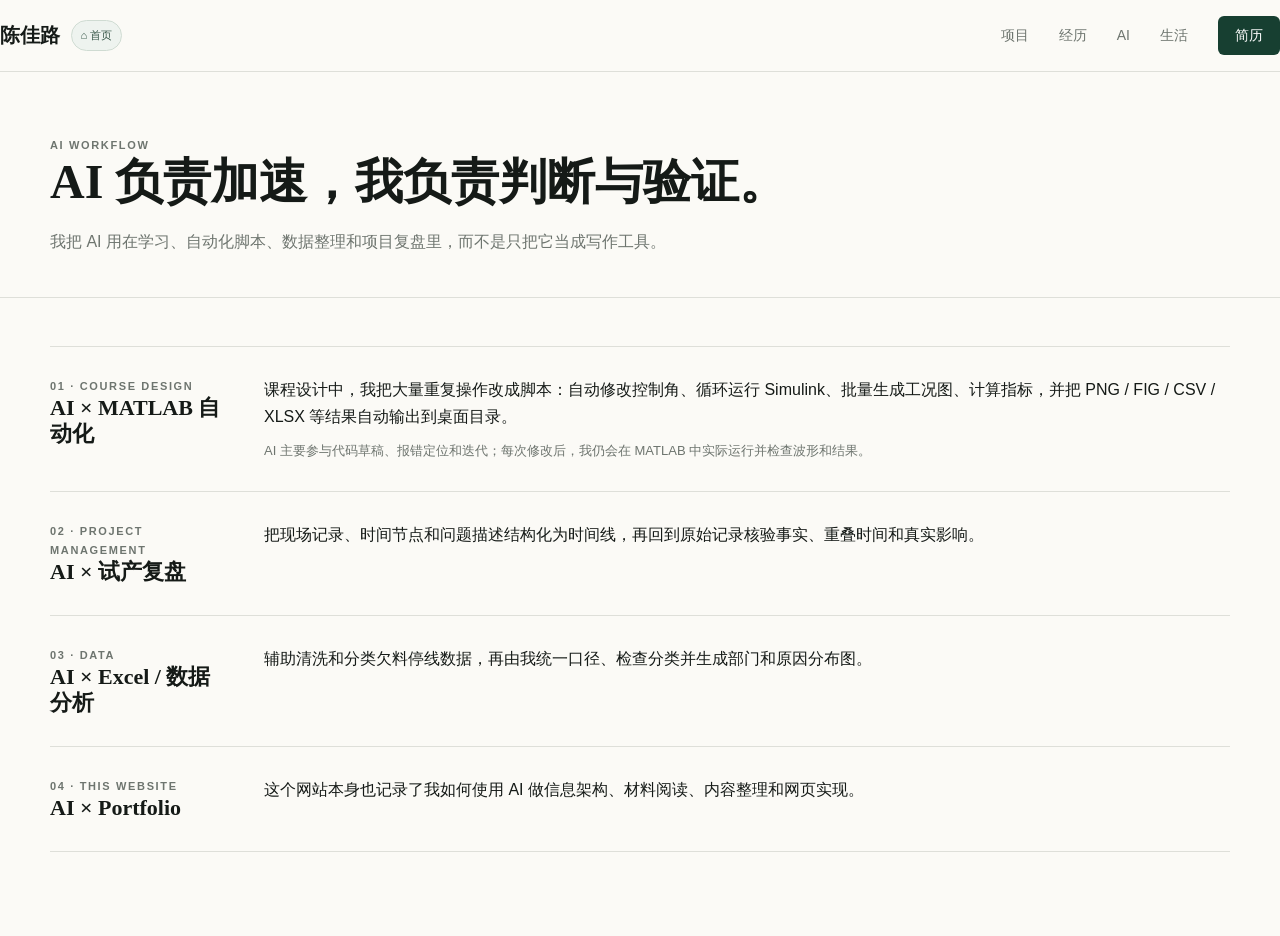
==== ai.html @ 739b4af7 "Add visible home button to ai.html" ====
<!doctype html><html lang="zh-CN"><head><meta charset="utf-8"><meta name="viewport" content="width=device-width,initial-scale=1"><title>AI Workflow｜陈佳路</title><link rel="stylesheet" href="style.css"></head><body><header class="site-header"><div class="wrap nav"><div class="brand-group"><a class="brand" href="index.html">陈佳路</a><a class="home-chip" href="index.html">⌂ 首页</a></div><nav class="navlinks"><a href="projects.html">项目</a><a href="experience.html">经历</a><a href="ai.html">AI</a><a href="life.html">生活</a><a class="resume-btn" href="resume.html">简历</a></nav></div></header><section class="page-hero"><div class="wrap"><div class="kicker">AI Workflow</div><h1>AI 负责加速，我负责判断与验证。</h1><p class="intro">我把 AI 用在学习、自动化脚本、数据整理和项目复盘里，而不是只把它当成写作工具。</p></div></section><main class="wrap page-main"><div class="ai-case"><div><div class="kicker">01 · Course Design</div><h3>AI × MATLAB 自动化</h3></div><div><p>课程设计中，我把大量重复操作改成脚本：自动修改控制角、循环运行 Simulink、批量生成工况图、计算指标，并把 PNG / FIG / CSV / XLSX 等结果自动输出到桌面目录。</p><p class="small" style="margin-top:10px">AI 主要参与代码草稿、报错定位和迭代；每次修改后，我仍会在 MATLAB 中实际运行并检查波形和结果。</p></div></div><div class="ai-case"><div><div class="kicker">02 · Project Management</div><h3>AI × 试产复盘</h3></div><div><p>把现场记录、时间节点和问题描述结构化为时间线，再回到原始记录核验事实、重叠时间和真实影响。</p></div></div><div class="ai-case"><div><div class="kicker">03 · Data</div><h3>AI × Excel / 数据分析</h3></div><div><p>辅助清洗和分类欠料停线数据，再由我统一口径、检查分类并生成部门和原因分布图。</p></div></div><div class="ai-case"><div><div class="kicker">04 · This Website</div><h3>AI × Portfolio</h3></div><div><p>这个网站本身也记录了我如何使用 AI 做信息架构、材料阅读、内容整理和网页实现。</p></div></div></main></body></html>
---- style.css ----
:root{--bg:#fbfaf6;--panel:#fff;--ink:#151a17;--muted:#6e756f;--line:#dedfd9;--accent:#173f31;--soft:#edf1ed}
*{box-sizing:border-box}html{scroll-behavior:smooth}body{margin:0;background:var(--bg);color:var(--ink);font-family:-apple-system,BlinkMacSystemFont,"Segoe UI","PingFang SC","Hiragino Sans GB","Microsoft YaHei",sans-serif;line-height:1.65}a{color:inherit;text-decoration:none}img{display:block;width:100%}.wrap{width:min(1180px,calc(100% - 64px));margin:0 auto}
.site-header{height:72px;display:flex;align-items:center;border-bottom:1px solid var(--line);background:rgba(251,250,246,.96);position:sticky;top:0;z-index:10}.nav{width:100%;display:flex;align-items:center;justify-content:space-between}.brand{font-family:Georgia,"Songti SC","STSong",serif;font-size:20px;font-weight:700;letter-spacing:.01em}.navlinks{display:flex;align-items:center;gap:30px;color:var(--muted);font-size:14px}.navlinks a{transition:.18s}.navlinks a:hover{color:var(--ink)}.resume-btn{background:#173f31;color:#fff!important;padding:8px 17px;border-radius:6px}
.kicker{font-size:11px;letter-spacing:.15em;text-transform:uppercase;color:var(--muted);font-weight:650}h1,h2,h3{font-family:Georgia,"Songti SC","STSong",serif;line-height:1.18;margin:0}h1{font-size:48px;font-weight:600}h2{font-size:34px}h3{font-size:22px}p{margin:0}.muted{color:var(--muted)}.small{font-size:13px;color:var(--muted)}
.home-mode{overflow:hidden}.home{height:calc(100vh - 72px);display:grid;grid-template-rows:minmax(0,1fr) 174px;gap:26px;padding:30px 0 22px}.hero{display:grid;grid-template-columns:38% 1fr;gap:70px;align-items:center;min-height:0}.hero-photo{height:min(49vh,470px);max-width:410px;border:1px solid var(--line);overflow:hidden;background:#eceee9}.hero-photo img{height:100%;object-fit:cover;object-position:center 38%}.photo-note{font-size:11px;color:var(--muted);margin-top:8px}.hero-copy{max-width:620px}.hero-copy h1{font-size:50px;margin:12px 0 18px}.hero-copy .lead{font-size:17px;line-height:1.9;max-width:570px}.hero-copy .meta{margin-top:20px;display:flex;flex-wrap:wrap;gap:10px 18px;font-size:12px;color:var(--muted)}.hero-copy .meta span{position:relative}.hero-copy .meta span+span:before{content:"·";position:absolute;left:-11px;color:#a5aaa5}
.home-links{display:grid;grid-template-columns:repeat(4,1fr);gap:14px}.home-card{height:145px;border:1px solid var(--line);background:#fff;position:relative;overflow:hidden;transition:transform .18s ease,border-color .18s ease}.home-card:hover{transform:translateY(-3px);border-color:#a8aea9}.home-card img{position:absolute;inset:0;height:100%;object-fit:cover}.home-card:after{content:"";position:absolute;inset:0;background:linear-gradient(180deg,rgba(10,16,13,.02),rgba(10,16,13,.66))}.home-card .card-label{position:absolute;z-index:2;left:16px;right:16px;bottom:13px;color:#fff}.home-card .card-title{font-family:Georgia,"Songti SC","STSong",serif;font-weight:700;font-size:18px}.home-card .card-sub{font-size:11px;opacity:.82;margin-top:2px}.home-card.experience-card,.home-card.ai-card{background:#eef2ee}.home-card.experience-card:after,.home-card.ai-card:after{display:none}.home-card.experience-card .card-label{color:var(--ink)}.mini-list{position:absolute;left:16px;right:16px;top:16px;display:flex;gap:7px;align-items:center;color:#395446;font-size:10px}.mini-list span{border:1px solid #cfd8d1;background:#fff;padding:5px 7px}.mini-list b{font-weight:400;color:#89968e}.home-card.ai-card{background:#173f31;color:#fff}.home-card.ai-card .card-label{color:#fff}.ai-mini{position:absolute;left:16px;right:16px;top:18px;display:grid;grid-template-columns:1fr auto 1fr auto 1fr;align-items:center;gap:6px;font-size:9px;text-align:center}.ai-mini span{padding:6px 3px;border:1px solid rgba(255,255,255,.27)}.ai-mini b{font-weight:400;opacity:.45}.home-resume{position:absolute;right:0;bottom:-24px;font-size:12px;color:var(--muted)}.links-wrap{position:relative}
.page-hero{padding:64px 0 42px;border-bottom:1px solid var(--line)}.page-hero .intro{max-width:760px;margin-top:18px;color:var(--muted);font-size:16px}.page-main{padding:48px 0 84px}.section{margin-bottom:70px}.section-head{display:flex;align-items:end;justify-content:space-between;gap:30px;margin-bottom:24px}.section-head p{max-width:540px;color:var(--muted)}.grid-2{display:grid;grid-template-columns:1fr 1fr;gap:20px}.card{background:var(--panel);border:1px solid var(--line);border-radius:8px;overflow:hidden}.card-body{padding:22px}.card-media{aspect-ratio:16/9;overflow:hidden;background:#e9ece7}.card-media img{height:100%;object-fit:cover}.tag{display:inline-block;font-size:11px;padding:4px 8px;border:1px solid var(--line);border-radius:99px;color:var(--muted);margin-right:5px;margin-bottom:8px}.result{font-family:Georgia,serif;font-size:32px;line-height:1.2;margin:8px 0 12px;color:var(--accent)}
.company{display:grid;grid-template-columns:220px 1fr;gap:34px;padding:28px 0;border-top:1px solid var(--line)}.company-meta{color:var(--muted);font-size:13px}.company-copy p{margin-top:12px;max-width:780px}.project-row{display:grid;grid-template-columns:190px 1fr;gap:28px;padding:26px 0;border-top:1px solid var(--line)}.project-row .label{font-size:13px;color:var(--muted)}.project-row .body p{margin-top:8px}.issue-log{border-top:1px solid var(--line);margin-top:18px}.issue{display:grid;grid-template-columns:56px 1.25fr 1fr;gap:20px;padding:18px 0;border-bottom:1px solid var(--line)}.issue .no{font-family:Georgia,serif;color:var(--muted);font-size:20px}.issue .impact{font-size:13px;color:var(--muted)}.callout{background:var(--soft);padding:28px;border:1px solid #d5dfd7;margin-top:26px}.callout p{font-family:Georgia,"Songti SC",serif;font-size:23px;line-height:1.55}
.flow{display:grid;grid-template-columns:repeat(7,auto);align-items:center;gap:10px;margin:30px 0 46px}.flow .node{padding:16px 18px;border:1px solid var(--line);background:var(--panel);text-align:center;font-size:13px}.flow .arrow{color:#a0a9a2}.ai-case{display:grid;grid-template-columns:180px 1fr;gap:34px;padding:30px 0;border-top:1px solid var(--line)}.ai-case:last-child{border-bottom:1px solid var(--line)}.ai-case ul{margin:12px 0 0;padding-left:19px;color:var(--muted)}.code-chip{font-family:ui-monospace,SFMono-Regular,Menlo,monospace;font-size:12px;background:#eef0ec;padding:2px 6px;color:#405046}
.life-grid{display:grid;grid-template-columns:1fr 1fr;gap:24px}.life-card{margin-bottom:22px}.life-card img{max-height:620px;object-fit:cover}.life-card h3{margin-top:14px}.life-card p{color:var(--muted);margin-top:5px}.coming{height:300px;border:1px dashed #bbc2bc;display:flex;align-items:center;justify-content:center;text-align:center;color:var(--muted);background:#fbfaf6}
.resume-sheet{background:var(--panel);border:1px solid var(--line);padding:44px;max-width:900px}.resume-sheet .rblock{padding:24px 0;border-top:1px solid var(--line)}.resume-sheet .rblock:first-of-type{margin-top:28px}.resume-sheet h3{font-size:18px;margin-bottom:8px}.resume-sheet ul{margin:8px 0 0;padding-left:18px}
@media(max-width:900px){.wrap{width:min(100% - 32px,1180px)}.site-header{height:64px}.navlinks{gap:14px}.hide-sm{display:none}.home-mode{overflow:auto}.home{height:auto;min-height:calc(100vh - 64px);grid-template-rows:auto auto;padding:24px 0 42px}.hero{grid-template-columns:1fr;gap:22px}.hero-photo{height:48vh;max-width:none}.hero-copy h1{font-size:39px}.home-links{grid-template-columns:1fr 1fr}.home-card{height:148px}.grid-2,.life-grid{grid-template-columns:1fr}.company,.project-row,.ai-case{grid-template-columns:1fr;gap:8px}.issue{grid-template-columns:40px 1fr}.issue .impact{grid-column:2}.flow{grid-template-columns:1fr}.flow .arrow{transform:rotate(90deg);text-align:center}.page-hero{padding-top:44px}h1{font-size:40px}h2{font-size:30px}}

/* --- Home V2: editorial one-screen portfolio --- */
.home-v2{height:calc(100vh - 72px);display:grid;grid-template-rows:minmax(0,1fr) auto;gap:22px;padding:26px 0 18px}
.hero-v2{display:grid;grid-template-columns:minmax(320px,39%) 1fr;gap:68px;align-items:center;min-height:0}
.hero-photo-v2{margin:0;width:100%;max-width:430px;height:min(50vh,500px);border:1px solid #d9ddd8;border-radius:10px;overflow:hidden;background:#eceee9;box-shadow:0 22px 70px rgba(25,38,31,.07)}
.hero-photo-v2 img{width:100%;height:100%;object-fit:cover;object-position:center 42%}
.hero-copy-v2{max-width:650px;padding-right:24px}
.hero-copy-v2 h1{font-size:50px;margin:12px 0 13px;letter-spacing:-.025em}
.hero-copy-v2 .lead{font-size:17px;line-height:1.85}
.hero-sentence{font-family:Georgia,"Songti SC","STSong",serif;font-size:25px;line-height:1.55;margin-top:8px;max-width:600px}
.hero-copy-v2 .meta{margin-top:20px;display:flex;flex-wrap:wrap;gap:7px 0;font-size:12px;color:var(--muted)}
.hero-copy-v2 .meta span{display:flex;align-items:center}
.hero-copy-v2 .meta span:not(:last-child):after{content:"";width:3px;height:3px;border-radius:50%;background:#a8aea9;margin:0 11px}

.home-v2 .links-wrap{position:relative}
.home-v2 .home-links{display:grid;grid-template-columns:repeat(4,1fr);gap:14px}
.home-v2 .home-card{height:138px;border:1px solid var(--line);border-radius:9px;background:#fff;position:relative;overflow:hidden;transition:transform .18s ease,border-color .18s ease,box-shadow .18s ease}
.home-v2 .home-card:hover{transform:translateY(-3px);border-color:#a9b1aa;box-shadow:0 10px 32px rgba(28,42,34,.07)}
.home-v2 .card-label{position:absolute;left:16px;right:16px;bottom:12px;z-index:3}
.home-v2 .card-title{font-family:Georgia,"Songti SC","STSong",serif;font-size:18px;font-weight:700}
.home-v2 .card-sub{font-size:10.5px;margin-top:2px;opacity:.72}

.project-card{background:#f2f3ef!important;color:var(--ink)}
.project-cover{position:absolute;inset:14px 16px 47px;display:flex;align-items:center;gap:8px;color:#657269}
.project-number{font-family:Georgia,serif;font-size:18px;letter-spacing:-.02em}
.project-number.strong{font-size:29px;color:var(--accent)}
.project-arrow{font-size:18px;color:#a0aaa2}

.home-v2 .experience-card{background:#eef2ee!important}
.home-v2 .experience-card:after,.home-v2 .project-card:after,.home-v2 .ai-card:after{display:none}
.experience-lines{position:absolute;left:16px;right:16px;top:17px;display:flex;align-items:center;gap:6px;font-size:9.5px;color:#43574c}
.experience-lines span{padding:5px 7px;background:#fff;border:1px solid #ccd6ce;border-radius:4px}
.experience-lines i{display:block;flex:1;height:1px;background:#bdc9c0}
.experience-proof{position:absolute;left:16px;top:53px;font-size:10px;color:#6d7d73}

.home-v2 .ai-card{background:#173f31!important;color:#fff}
.home-v2 .ai-card .card-label{color:#fff}
.home-v2 .ai-mini{position:absolute;left:16px;right:16px;top:16px;display:grid;grid-template-columns:1fr auto 1fr auto 1fr;gap:6px;align-items:center;font-size:9px;text-align:center}
.home-v2 .ai-mini span{border:1px solid rgba(255,255,255,.28);border-radius:4px;padding:5px 3px}
.home-v2 .ai-mini b{font-weight:400;opacity:.46}
.ai-proof{position:absolute;left:16px;right:16px;top:52px;font-size:9.5px;color:rgba(255,255,255,.68)}

.life-card-home img{position:absolute;inset:0;width:100%;height:100%;object-fit:cover;object-position:center 45%;filter:saturate(.84) contrast(.96)}
.life-card-home:after{content:"";position:absolute;inset:0;background:linear-gradient(180deg,rgba(10,16,13,.02),rgba(10,16,13,.64));z-index:1}
.life-card-home .card-label{color:#fff}

.resume-strip{margin-top:12px;height:38px;display:flex;align-items:center;justify-content:center;gap:10px;border-top:1px solid var(--line);color:var(--muted);font-size:11px;letter-spacing:.02em}
.resume-strip strong{font-weight:600;color:var(--ink);font-size:12px}
.resume-strip b{font-size:15px;font-weight:400;transition:transform .16s ease}
.resume-strip:hover b{transform:translateX(4px)}
.image-missing:before{content:"图片加载中";display:grid;place-items:center;height:100%;color:var(--muted);font-size:12px}

@media(max-width:900px){
  .home-v2{height:auto;min-height:calc(100vh - 64px);padding:22px 0 36px}
  .hero-v2{grid-template-columns:1fr;gap:22px}
  .hero-photo-v2{height:52vh;max-width:none}
  .hero-copy-v2{padding-right:0}
  .hero-copy-v2 h1{font-size:39px}
  .hero-sentence{font-size:21px}
  .home-v2 .home-links{grid-template-columns:1fr 1fr}
  .home-v2 .home-card{height:145px}
}

.home-v2 .project-card .card-label,
.home-v2 .experience-card .card-label{color:var(--ink)}
.home-v2 .project-card .card-sub,
.home-v2 .experience-card .card-sub{color:var(--muted);opacity:1}

/* --- Life V2 --- */
.life-hero{padding-bottom:34px}
.life-page{padding-top:34px}
.life-feature{display:grid;grid-template-columns:1.35fr .65fr;gap:28px;align-items:stretch;margin-bottom:34px}
.life-feature img{width:100%;height:430px;object-fit:cover;border-radius:10px}
.life-feature-copy{display:flex;flex-direction:column;justify-content:flex-end;padding:8px 4px 14px}
.life-feature-copy h2{font-size:31px;margin:8px 0 12px}
.life-feature-copy p{color:var(--muted);max-width:420px}
.life-story-grid{display:grid;grid-template-columns:repeat(2,1fr);gap:28px 22px}
.life-story{margin:0}
.life-story img{width:100%;aspect-ratio:4/3;object-fit:cover;border-radius:9px;background:#eceee9}
.life-story-copy{padding:13px 2px 0}
.life-story-copy h3{margin-top:5px}
.life-story-copy p{color:var(--muted);margin-top:6px}
.life-bottom{display:grid;grid-template-columns:.8fr 1.2fr;gap:24px;margin-top:44px;align-items:stretch}
.life-small-photo img{width:100%;height:300px;object-fit:cover;border-radius:9px}
.painting-placeholder{min-height:300px;border:1px dashed #b9c0ba;border-radius:9px;background:#fbfaf6;padding:34px;display:flex;flex-direction:column;justify-content:flex-end}
.painting-placeholder h2{font-size:29px;margin:8px 0}
.painting-placeholder p{color:var(--muted)}
@media(max-width:900px){
  .life-feature,.life-bottom{grid-template-columns:1fr}
  .life-feature img{height:auto;aspect-ratio:4/3}
  .life-story-grid{grid-template-columns:1fr}
  .life-small-photo img{height:auto}
}

/* portrait tuning for the uploaded photo */
.hero-photo-v2 img{object-position:center 35%}
.home-v2 .project-card .card-title,
.home-v2 .experience-card .card-title{color:var(--ink)!important}
.home-v2 .project-card .card-sub,
.home-v2 .experience-card .card-sub{color:var(--muted)!important}

/* --- Life V3: more personal, less portfolio-copy-ish --- */
.life-v3-hero .intro{max-width:680px}
.life-v3{padding-top:32px}
.life-wide-card{margin-bottom:38px}
.life-wide-card>img{width:100%;aspect-ratio:16/7.5;object-fit:cover;object-position:center 42%;border-radius:12px}
.life-caption{display:grid;grid-template-columns:.72fr 1.28fr;gap:34px;align-items:end;padding:15px 2px 0}
.life-caption h2{font-size:29px;margin-top:3px}
.life-caption p{color:var(--muted);max-width:630px}
.life-emoji{font-size:22px}

.life-photo-pair{display:grid;grid-template-columns:1fr 1fr;gap:22px;margin:44px 0}
.life-moment img{width:100%;aspect-ratio:4/5;object-fit:cover;border-radius:11px;background:#eceee9}
.life-moment-copy{padding:13px 2px 0}
.life-moment-copy>span{font-size:12px;color:var(--muted)}
.life-moment-copy h3{font-size:22px;margin-top:4px}
.life-moment-copy p{color:var(--muted);margin-top:6px}

.life-split{display:grid;grid-template-columns:.82fr 1.18fr;gap:24px;margin:50px 0}
.life-backstage img{width:100%;aspect-ratio:4/5;object-fit:cover;border-radius:11px}
.life-scroll-card{border:1px solid var(--line);border-radius:12px;background:var(--panel);padding:16px}
.life-scroll-head{display:flex;align-items:flex-end;justify-content:space-between;gap:18px;margin-bottom:12px}
.life-scroll-head span{font-size:12px;color:var(--muted)}
.life-scroll-head h3{margin-top:4px}
.scroll-hint{font-size:11px;color:#8a958d;white-space:nowrap}
.vertical-photo-scroll{height:520px;overflow-y:auto;overflow-x:hidden;border-radius:9px;background:#eee;scrollbar-width:thin;scrollbar-color:#9aa79e transparent}
.vertical-photo-scroll::-webkit-scrollbar{width:7px}
.vertical-photo-scroll::-webkit-scrollbar-track{background:transparent}
.vertical-photo-scroll::-webkit-scrollbar-thumb{background:#aeb8b0;border-radius:99px}
.vertical-photo-scroll img{width:100%;height:auto;display:block;border-radius:9px}
.life-note{font-size:11.5px;color:var(--muted);margin-top:10px}

.life-bottom-v3{display:grid;grid-template-columns:.75fr 1.25fr;gap:24px;align-items:stretch;margin-top:46px}
.life-small-shot{position:relative}
.life-small-shot img{width:100%;height:300px;object-fit:cover;border-radius:11px}
.life-small-shot span{position:absolute;left:13px;bottom:12px;background:rgba(255,255,255,.86);backdrop-filter:blur(7px);padding:6px 9px;border-radius:99px;font-size:11px}
.painting-note{min-height:300px;border:1px dashed #bac3bc;border-radius:11px;background:#fbfaf6;padding:32px;display:flex;flex-direction:column;justify-content:flex-end}
.painting-note h2{font-size:28px;margin:7px 0 5px}
.painting-note p{color:var(--muted)}

@media(max-width:900px){
  .life-caption{grid-template-columns:1fr;gap:8px}
  .life-photo-pair,.life-split,.life-bottom-v3{grid-template-columns:1fr}
  .life-wide-card>img{aspect-ratio:4/3}
  .vertical-photo-scroll{height:460px}
  .life-small-shot img{height:auto;aspect-ratio:4/3}
}


/* --- Preserve original photo framing --- */
.hero-photo-v2{
  display:flex;
  align-items:center;
  justify-content:center;
  background:#f1f2ee;
}
.hero-photo-v2 img{
  width:100%;
  height:100%;
  object-fit:contain!important;
  object-position:center center!important;
}

.life-card-home{
  background:#eef0ec!important;
}
.life-card-home img{
  object-fit:contain!important;
  object-position:center center!important;
}

.life-wide-card>img,
.life-moment img,
.life-backstage img,
.life-small-shot img,
.life-feature img,
.life-story img,
.life-small-photo img{
  width:100%;
  height:auto!important;
  aspect-ratio:auto!important;
  object-fit:contain!important;
  object-position:center center!important;
  background:#f1f2ee;
}

/* Long photos stay scrollable without trimming the original image */
.vertical-photo-scroll img{
  width:100%;
  height:auto!important;
  object-fit:contain!important;
  border-radius:9px;
}

@media(max-width:900px){
  .life-wide-card>img,
  .life-moment img,
  .life-backstage img,
  .life-small-shot img{
    height:auto!important;
    aspect-ratio:auto!important;
  }
}

/* --- Life V4: no painting, editorial + scrapbook --- */
.life-v4-hero .intro{max-width:680px}
.life-v4{padding-top:34px}
.life-intro-grid{display:grid;grid-template-columns:1.25fr .75fr;gap:36px;align-items:center;margin-bottom:66px}
.life-intro-photo img{width:100%;height:auto;display:block;border-radius:12px;background:#f1f2ee}
.life-intro-copy{padding:0 8px}
.life-chip{display:inline-block;padding:6px 10px;border-radius:999px;background:#eef2ee;font-size:12px;color:#52655a}
.life-intro-copy h2{font-size:36px;line-height:1.35;margin:14px 0 14px}
.life-intro-copy p{color:var(--muted);max-width:390px}
.life-intro-copy .tiny-note{font-size:11px;margin-top:16px;color:#8a938d}

.life-section-head{display:grid;grid-template-columns:46px 1fr;gap:12px;align-items:start;margin:54px 0 22px;padding-top:18px;border-top:1px solid var(--line)}
.life-section-head>span{font-family:Georgia,serif;color:#9ca69f;font-size:14px;padding-top:6px}
.life-section-head h2{font-size:29px}
.life-section-head p{font-size:13px;color:var(--muted);margin-top:4px}

.life-duo-grid{display:grid;grid-template-columns:1fr 1fr;gap:24px;align-items:start}
.life-photo-natural img{width:100%;height:auto;display:block;border-radius:11px;background:#f1f2ee}
.life-photo-text{padding:12px 2px 0}
.life-photo-text>span{font-size:11.5px;color:var(--muted)}
.life-photo-text h3{font-size:21px;margin-top:4px}
.life-photo-text p{color:var(--muted);margin-top:5px;font-size:14px}

.life-casual-grid{display:grid;grid-template-columns:.78fr 1.22fr;gap:24px;align-items:start}
.life-casual-card img{width:100%;height:auto;display:block;border-radius:11px;background:#f1f2ee}
.life-casual-wide{grid-column:1 / -1;display:grid;grid-template-columns:.72fr 1.28fr;gap:24px;align-items:end;margin-top:8px}
.life-casual-wide .life-photo-text{padding:0 4px 4px}
.life-scroll-card-v4{padding:14px}
.v4-scroll{height:500px;background:#f0f1ed}
.v4-scroll img{width:100%;height:auto!important;display:block}
.life-footer-note{margin:62px auto 6px;max-width:680px;text-align:center;padding:28px 20px;border-top:1px solid var(--line);color:var(--muted)}
.life-footer-note span{font-size:20px}
.life-footer-note p{margin-top:7px;font-family:Georgia,"Songti SC","STSong",serif;font-size:19px;line-height:1.7}

@media(max-width:900px){
  .life-intro-grid,.life-duo-grid,.life-casual-grid,.life-casual-wide{grid-template-columns:1fr}
  .life-intro-grid{gap:20px;margin-bottom:44px}
  .life-intro-copy{padding:0}
  .life-intro-copy h2{font-size:30px}
  .life-casual-wide{grid-column:auto}
  .v4-scroll{height:440px}
}

/* --- Life V5: photo-first editorial layout --- */
.life-v5-hero{padding-bottom:30px}
.life-v5-hero h1{max-width:780px}
.life-v5-hero .intro{max-width:660px}
.life-v5{padding-top:30px}

.life-hero-photo{display:grid;grid-template-columns:minmax(0,1.55fr) minmax(260px,.45fr);gap:28px;align-items:end;margin-bottom:72px}
.life-hero-photo>img{width:100%;height:auto;display:block;border-radius:12px;background:#f1f2ee}
.life-simple-caption{padding:0 4px 8px}
.life-simple-caption>span{font-size:12px;color:#65756b}
.life-simple-caption h2{font-size:30px;margin:6px 0 6px}
.life-simple-caption p{color:var(--muted);font-size:14px}

.life-zhiqiu,.life-memory-section{margin-top:58px}
.life-zhiqiu-title{display:grid;grid-template-columns:120px 1fr;gap:20px;align-items:end;border-top:1px solid var(--line);padding-top:17px;margin-bottom:24px}
.life-zhiqiu-title>span{font-size:11.5px;letter-spacing:.08em;color:#8b958e;text-transform:uppercase}
.life-zhiqiu-title h2{font-size:28px}

.life-editorial-row{display:grid;grid-template-columns:.44fr .56fr;gap:24px;align-items:start}
.life-figure{margin:0}
.life-figure img{width:100%;height:auto!important;display:block;object-fit:contain!important;object-position:center!important;border-radius:11px;background:#f1f2ee}
.life-figure figcaption{display:flex;justify-content:space-between;gap:18px;align-items:baseline;padding:10px 2px 0}
.life-figure figcaption span{font-size:11.5px;color:#6c786f;white-space:nowrap}
.life-figure figcaption p{font-size:13px;color:var(--muted);text-align:right}

.life-memory-grid{display:grid;grid-template-columns:.72fr 1fr;gap:24px;align-items:start}
.life-scroll-card-v5{grid-row:span 2;padding:14px;border:1px solid var(--line);border-radius:12px;background:var(--panel)}
.v5-scroll{height:560px;background:#f0f1ed}
.v5-scroll img{width:100%;height:auto!important;display:block;object-fit:contain!important}
.life-bp-single{margin-top:22px}

.life-ending{max-width:680px;margin:72px auto 10px;padding:30px 20px 0;border-top:1px solid var(--line);text-align:center;color:var(--muted)}
.life-ending span{font-size:21px}
.life-ending p{margin-top:7px;font-family:Georgia,"Songti SC","STSong",serif;font-size:18px;line-height:1.8}

@media(max-width:900px){
  .life-hero-photo,.life-editorial-row,.life-memory-grid{grid-template-columns:1fr}
  .life-zhiqiu-title{grid-template-columns:1fr;gap:5px}
  .life-scroll-card-v5{grid-row:auto}
  .v5-scroll{height:460px}
  .life-figure figcaption{display:block}
  .life-figure figcaption p{text-align:left;margin-top:3px}
  .life-hero-photo{margin-bottom:48px}
}

/* --- shared header home button --- */
.brand-group{display:flex;align-items:center;gap:10px}
.home-chip{display:inline-flex;align-items:center;gap:4px;padding:5px 9px;border:1px solid #cfdbd2;background:#eef3ef;border-radius:999px;font-size:11px;color:#345445;transition:.18s ease}
.home-chip:hover{background:#dfe9e2;transform:translateY(-1px)}
.active-nav{box-shadow:inset 0 -2px 0 rgba(255,255,255,.45)}

/* --- Resume V2 --- */
.resume-hero{padding-bottom:30px}
.resume-page-v2{padding-top:34px}
.resume-viewer-wrap{max-width:920px;margin:0 auto 64px}
.resume-viewer-head{height:52px;display:flex;align-items:center;justify-content:space-between;gap:20px;padding:0 16px;border:1px solid var(--line);border-bottom:0;border-radius:10px 10px 0 0;background:#f2f4f0;font-size:13px}
.resume-viewer-head>div{display:flex;align-items:center;gap:9px}
.resume-dot{width:8px;height:8px;border-radius:50%;background:var(--accent)}
.resume-open-btn{font-size:12px;color:var(--accent);font-weight:650}
.resume-pdf-frame{height:780px;border:1px solid var(--line);background:#e8ebe6;overflow:hidden}
.resume-pdf-frame iframe{width:100%;height:100%;border:0;display:block;background:white}
.resume-scroll-tip{text-align:center;font-size:11px;color:var(--muted);margin-top:9px}
.supporting-docs{border-top:1px solid var(--line);padding-top:42px}
.support-head{max-width:650px;margin-bottom:24px}
.support-head h2{margin-top:6px}
.support-head p{color:var(--muted);margin-top:7px}
.doc-grid{display:grid;grid-template-columns:1.25fr .875fr .875fr;gap:14px}
.doc-card{min-height:138px;border:1px solid var(--line);border-radius:10px;background:var(--panel);padding:18px;display:grid;grid-template-columns:auto 1fr auto;gap:13px;align-items:start;transition:.18s ease}
.doc-card:hover{border-color:#aab7ae;transform:translateY(-2px);box-shadow:0 10px 26px rgba(25,40,31,.05)}
.doc-icon{width:38px;height:38px;border-radius:9px;background:#e8efe9;display:grid;place-items:center;font-family:Georgia,serif;color:var(--accent);font-size:13px}
.doc-card span{font-size:10px;letter-spacing:.08em;color:var(--muted);text-transform:uppercase}
.doc-card h3{font-size:20px;margin-top:3px}
.doc-card p{font-size:12px;color:var(--muted);margin-top:4px}
.doc-card>b{font-size:17px;font-weight:400;color:#87948b}
.privacy-note{font-size:11px;color:#879188;margin-top:12px}
@media(max-width:900px){
  .brand-group{gap:6px}.home-chip{padding:5px 7px}
  .resume-pdf-frame{height:650px}
  .doc-grid{grid-template-columns:1fr}
}
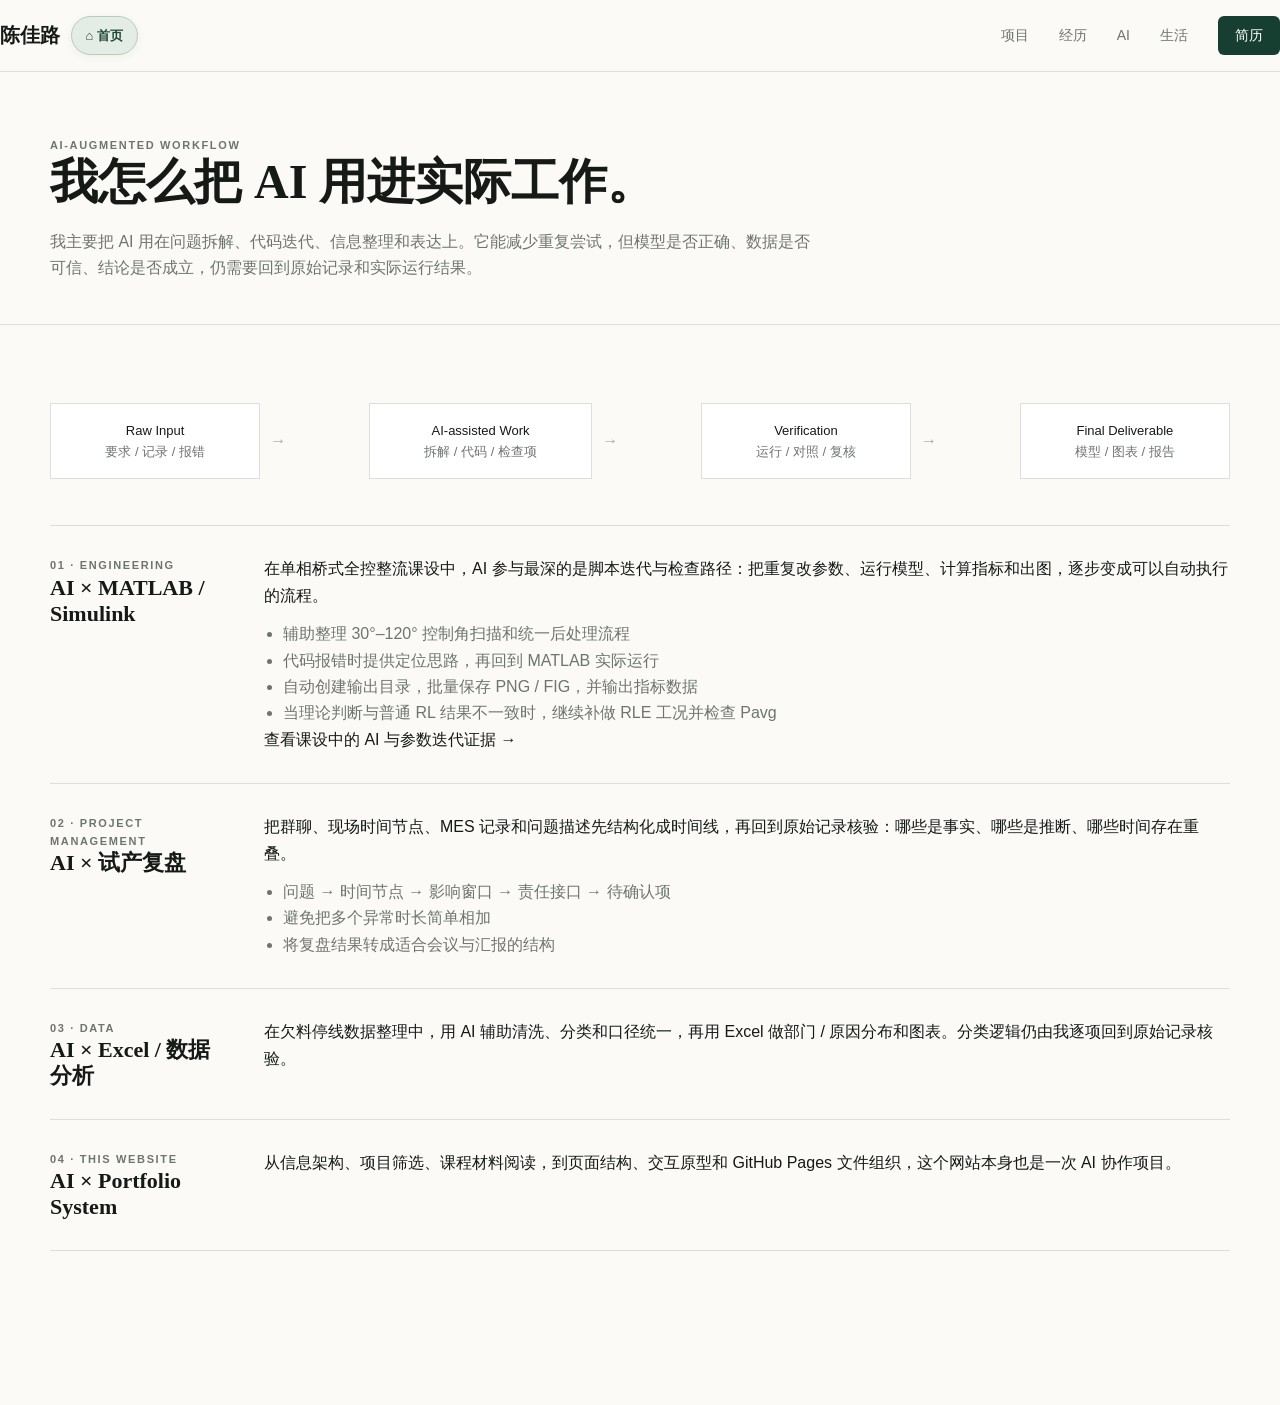
==== commit 2d0f3b8c: "Integrate redesigned AI workflow page" ====
--- a/ai.html
+++ b/ai.html
@@ -1 +1,10 @@
-<!doctype html><html lang="zh-CN"><head><meta charset="utf-8"><meta name="viewport" content="width=device-width,initial-scale=1"><title>AI Workflow｜陈佳路</title><link rel="stylesheet" href="style.css"></head><body><header class="site-header"><div class="wrap nav"><div class="brand-group"><a class="brand" href="index.html">陈佳路</a><a class="home-chip" href="index.html">⌂ 首页</a></div><nav class="navlinks"><a href="projects.html">项目</a><a href="experience.html">经历</a><a href="ai.html">AI</a><a href="life.html">生活</a><a class="resume-btn" href="resume.html">简历</a></nav></div></header><section class="page-hero"><div class="wrap"><div class="kicker">AI Workflow</div><h1>AI 负责加速，我负责判断与验证。</h1><p class="intro">我把 AI 用在学习、自动化脚本、数据整理和项目复盘里，而不是只把它当成写作工具。</p></div></section><main class="wrap page-main"><div class="ai-case"><div><div class="kicker">01 · Course Design</div><h3>AI × MATLAB 自动化</h3></div><div><p>课程设计中，我把大量重复操作改成脚本：自动修改控制角、循环运行 Simulink、批量生成工况图、计算指标，并把 PNG / FIG / CSV / XLSX 等结果自动输出到桌面目录。</p><p class="small" style="margin-top:10px">AI 主要参与代码草稿、报错定位和迭代；每次修改后，我仍会在 MATLAB 中实际运行并检查波形和结果。</p></div></div><div class="ai-case"><div><div class="kicker">02 · Project Management</div><h3>AI × 试产复盘</h3></div><div><p>把现场记录、时间节点和问题描述结构化为时间线，再回到原始记录核验事实、重叠时间和真实影响。</p></div></div><div class="ai-case"><div><div class="kicker">03 · Data</div><h3>AI × Excel / 数据分析</h3></div><div><p>辅助清洗和分类欠料停线数据，再由我统一口径、检查分类并生成部门和原因分布图。</p></div></div><div class="ai-case"><div><div class="kicker">04 · This Website</div><h3>AI × Portfolio</h3></div><div><p>这个网站本身也记录了我如何使用 AI 做信息架构、材料阅读、内容整理和网页实现。</p></div></div></main></body></html>+<!doctype html><html lang="zh-CN"><head><meta charset="utf-8"><meta name="viewport" content="width=device-width,initial-scale=1"><title>AI Workflow｜陈佳路</title><meta name="description" content="AI 辅助工程、项目复盘和数据分析工作流。"><link rel="stylesheet" href="style.css?v=20261007d"></head><body><header class="site-header"><div class="wrap nav"><div class="brand-group"><a class="brand" href="index.html">陈佳路</a><a class="home-chip" href="index.html">⌂ 首页</a></div><nav class="navlinks"><a href="projects.html">项目</a><a href="experience.html">经历</a><a href="ai.html">AI</a><a href="life.html">生活</a><a class="resume-btn" href="resume.html">简历</a></nav></div></header>
+<section class="page-hero"><div class="wrap"><div class="kicker">AI-AUGMENTED WORKFLOW</div><h1>我怎么把 AI 用进实际工作。</h1><p class="intro">我主要把 AI 用在问题拆解、代码迭代、信息整理和表达上。它能减少重复尝试，但模型是否正确、数据是否可信、结论是否成立，仍需要回到原始记录和实际运行结果。</p></div></section>
+<main class="wrap page-main">
+<div class="flow"><div class="node">Raw Input<br><span class="small">要求 / 记录 / 报错</span></div><div class="arrow">→</div><div class="node">AI-assisted Work<br><span class="small">拆解 / 代码 / 检查项</span></div><div class="arrow">→</div><div class="node">Verification<br><span class="small">运行 / 对照 / 复核</span></div><div class="arrow">→</div><div class="node">Final Deliverable<br><span class="small">模型 / 图表 / 报告</span></div></div>
+<section class="section">
+<div class="ai-case"><div><div class="kicker">01 · ENGINEERING</div><h3>AI × MATLAB / Simulink</h3></div><div><p>在单相桥式全控整流课设中，AI 参与最深的是脚本迭代与检查路径：把重复改参数、运行模型、计算指标和出图，逐步变成可以自动执行的流程。</p><ul><li>辅助整理 30°–120° 控制角扫描和统一后处理流程</li><li>代码报错时提供定位思路，再回到 MATLAB 实际运行</li><li>自动创建输出目录，批量保存 PNG / FIG，并输出指标数据</li><li>当理论判断与普通 RL 结果不一致时，继续补做 RLE 工况并检查 Pavg</li></ul><a class="link" href="rectifier-case.html#ai-lab">查看课设中的 AI 与参数迭代证据 →</a></div></div>
+<div class="ai-case"><div><div class="kicker">02 · PROJECT MANAGEMENT</div><h3>AI × 试产复盘</h3></div><div><p>把群聊、现场时间节点、MES 记录和问题描述先结构化成时间线，再回到原始记录核验：哪些是事实、哪些是推断、哪些时间存在重叠。</p><ul><li>问题 → 时间节点 → 影响窗口 → 责任接口 → 待确认项</li><li>避免把多个异常时长简单相加</li><li>将复盘结果转成适合会议与汇报的结构</li></ul></div></div>
+<div class="ai-case"><div><div class="kicker">03 · DATA</div><h3>AI × Excel / 数据分析</h3></div><div><p>在欠料停线数据整理中，用 AI 辅助清洗、分类和口径统一，再用 Excel 做部门 / 原因分布和图表。分类逻辑仍由我逐项回到原始记录核验。</p></div></div>
+<div class="ai-case"><div><div class="kicker">04 · THIS WEBSITE</div><h3>AI × Portfolio System</h3></div><div><p>从信息架构、项目筛选、课程材料阅读，到页面结构、交互原型和 GitHub Pages 文件组织，这个网站本身也是一次 AI 协作项目。</p></div></div>
+</section></main></body></html>
--- a/style.css
+++ b/style.css
@@ -337,3 +337,322 @@
   .resume-pdf-frame{height:650px}
   .doc-grid{grid-template-columns:1fr}
 }
+
+
+/* --- Home V3: portrait + intro first, 2 bottom cards + 2 side cards --- */
+.home-bento{
+  min-height:calc(100vh - 74px);
+  display:grid;
+  grid-template-columns:minmax(300px,4fr) minmax(430px,5fr) minmax(250px,3fr);
+  grid-template-rows:minmax(330px,1fr) 190px;
+  grid-template-areas:
+    "portrait intro side"
+    "portrait bottom side";
+  gap:20px;
+  padding:28px 0 24px;
+}
+.bento-portrait{
+  grid-area:portrait;
+  margin:0;
+  border:1px solid var(--line);
+  border-radius:12px;
+  overflow:hidden;
+  background:#f1f2ee;
+  display:flex;
+  align-items:center;
+  justify-content:center;
+  box-shadow:0 18px 55px rgba(25,38,31,.06);
+}
+.bento-portrait img{
+  width:100%;
+  height:100%;
+  object-fit:cover;
+  object-position:center 34%;
+  display:block;
+}
+.bento-intro{
+  grid-area:intro;
+  align-self:center;
+  padding:22px 20px 16px 12px;
+  max-width:670px;
+}
+.bento-intro h1{
+  font-size:50px;
+  margin:13px 0 14px;
+  letter-spacing:-.025em;
+}
+.bento-school{
+  font-size:16px;
+  margin-bottom:14px;
+}
+.bento-line{
+  font-family:Georgia,"Songti SC","STSong",serif;
+  font-size:24px;
+  line-height:1.62;
+  max-width:620px;
+}
+.bento-intro .meta{
+  margin-top:21px;
+  display:flex;
+  flex-wrap:wrap;
+  gap:7px 0;
+  font-size:12px;
+  color:var(--muted);
+}
+.bento-intro .meta span{display:flex;align-items:center}
+.bento-intro .meta span:not(:last-child):after{
+  content:"";
+  width:3px;height:3px;border-radius:50%;
+  background:#a8aea9;margin:0 11px;
+}
+
+.bento-bottom{
+  grid-area:bottom;
+  display:grid;
+  grid-template-columns:1fr 1fr;
+  gap:16px;
+}
+.bento-side{
+  grid-area:side;
+  display:grid;
+  grid-template-rows:1fr 1fr;
+  gap:16px;
+}
+.bento-card{
+  position:relative;
+  border:1px solid var(--line);
+  border-radius:11px;
+  overflow:hidden;
+  background:var(--panel);
+  padding:16px;
+  display:flex;
+  flex-direction:column;
+  justify-content:space-between;
+  min-width:0;
+  transition:transform .18s ease,border-color .18s ease,box-shadow .18s ease;
+}
+.bento-card:hover{
+  transform:translateY(-3px);
+  border-color:#a7b4aa;
+  box-shadow:0 12px 30px rgba(27,43,34,.08);
+}
+.bento-card-top{
+  display:flex;
+  justify-content:space-between;
+  align-items:center;
+  gap:12px;
+  position:relative;
+  z-index:3;
+}
+.bento-index{
+  font-family:Georgia,serif;
+  font-size:11px;
+  color:#8d978f;
+}
+.click-cue{
+  display:inline-flex;
+  align-items:center;
+  gap:6px;
+  font-size:11px;
+  color:#597065;
+  padding:5px 8px;
+  border-radius:999px;
+  background:rgba(239,244,240,.92);
+  border:1px solid rgba(193,207,198,.75);
+}
+.click-cue b{
+  font-size:15px;
+  line-height:1;
+  transition:transform .18s ease;
+}
+.bento-card:hover .click-cue b{transform:translate(2px,-2px)}
+.bento-card h2{
+  font-size:22px;
+  margin:7px 0 1px;
+}
+.bento-card p{
+  font-size:11.5px;
+  color:var(--muted);
+}
+.bento-project{
+  background:#f2f4ef;
+}
+.bento-metric{
+  display:flex;
+  align-items:baseline;
+  gap:8px;
+  color:#728077;
+}
+.bento-metric small{
+  font-family:Georgia,serif;
+  font-size:17px;
+}
+.bento-metric i{
+  font-style:normal;
+  color:#9aa59e;
+}
+.bento-metric strong{
+  font-family:Georgia,serif;
+  font-size:31px;
+  color:var(--accent);
+  font-weight:500;
+}
+.bento-life{
+  padding:0;
+  color:white;
+  background:#e8ece7;
+}
+.life-thumb{
+  position:absolute;
+  inset:0;
+  display:flex;
+  align-items:center;
+  justify-content:center;
+  background:#edf0ec;
+}
+.life-thumb img{
+  width:100%;
+  height:100%;
+  object-fit:cover;
+  object-position:center;
+  display:block;
+}
+.bento-life:after{
+  content:"";
+  position:absolute;
+  inset:0;
+  background:linear-gradient(180deg,rgba(12,18,15,.04),rgba(12,18,15,.62));
+  z-index:1;
+}
+.bento-life .bento-card-top{padding:14px 14px 0}
+.bento-life .bento-index{color:rgba(255,255,255,.8)}
+.bento-life .click-cue{
+  color:white;
+  background:rgba(17,43,33,.52);
+  border-color:rgba(255,255,255,.24);
+  backdrop-filter:blur(6px);
+}
+.life-label{
+  position:relative;
+  z-index:3;
+  padding:0 14px 14px;
+}
+.bento-life .life-label p{color:rgba(255,255,255,.75)}
+
+.bento-experience{
+  background:#eef3ef;
+}
+.side-copy{
+  display:flex;
+  flex-direction:column;
+  justify-content:flex-end;
+  min-height:0;
+}
+.mini-flow{
+  display:flex;
+  align-items:center;
+  gap:5px;
+  margin-bottom:7px;
+  font-size:9px;
+  color:#485c51;
+}
+.mini-flow span{
+  padding:4px 6px;
+  background:white;
+  border:1px solid #ced8d0;
+  border-radius:4px;
+}
+.mini-flow i{
+  flex:1;
+  height:1px;
+  background:#bfcbc2;
+}
+.bento-ai{
+  background:#173f31;
+  color:white;
+  border-color:#173f31;
+}
+.bento-ai .bento-index{color:rgba(255,255,255,.6)}
+.bento-ai .click-cue{
+  color:white;
+  background:rgba(255,255,255,.08);
+  border-color:rgba(255,255,255,.2);
+}
+.bento-ai p{color:rgba(255,255,255,.7)}
+.ai-steps{
+  display:grid;
+  grid-template-columns:1fr auto 1fr auto 1fr;
+  gap:5px;
+  align-items:center;
+  margin-bottom:9px;
+  font-size:9px;
+  text-align:center;
+}
+.ai-steps span{
+  border:1px solid rgba(255,255,255,.28);
+  border-radius:4px;
+  padding:5px 3px;
+}
+.ai-steps b{
+  font-weight:400;
+  opacity:.5;
+}
+
+/* Bigger, obvious Home button on every page */
+.home-chip{
+  padding:8px 14px!important;
+  font-size:13px!important;
+  font-weight:700;
+  background:#e3ece5!important;
+  border-color:#b9cbbd!important;
+  color:#234b38!important;
+  box-shadow:0 2px 8px rgba(33,75,55,.06);
+}
+.home-chip:hover{
+  background:#d5e4d9!important;
+  transform:translateY(-1px);
+}
+.home-chip-current{
+  background:#d8e8dc!important;
+  border-color:#9fb8a6!important;
+}
+
+@media(max-width:1050px){
+  .home-bento{
+    grid-template-columns:minmax(260px,4fr) minmax(360px,5fr);
+    grid-template-rows:auto auto auto;
+    grid-template-areas:
+      "portrait intro"
+      "portrait bottom"
+      "side side";
+    min-height:auto;
+  }
+  .bento-side{
+    grid-template-columns:1fr 1fr;
+    grid-template-rows:none;
+  }
+}
+@media(max-width:760px){
+  .home-bento{
+    display:block;
+    padding-top:20px;
+  }
+  .bento-portrait{
+    height:auto;
+    aspect-ratio:4/5;
+    max-height:none;
+    margin-bottom:22px;
+  }
+  .bento-intro{
+    padding:0 2px 22px;
+  }
+  .bento-intro h1{font-size:39px}
+  .bento-line{font-size:21px}
+  .bento-bottom,.bento-side{
+    grid-template-columns:1fr;
+    display:grid;
+    gap:14px;
+    margin-bottom:14px;
+  }
+  .bento-card{min-height:155px}
+}
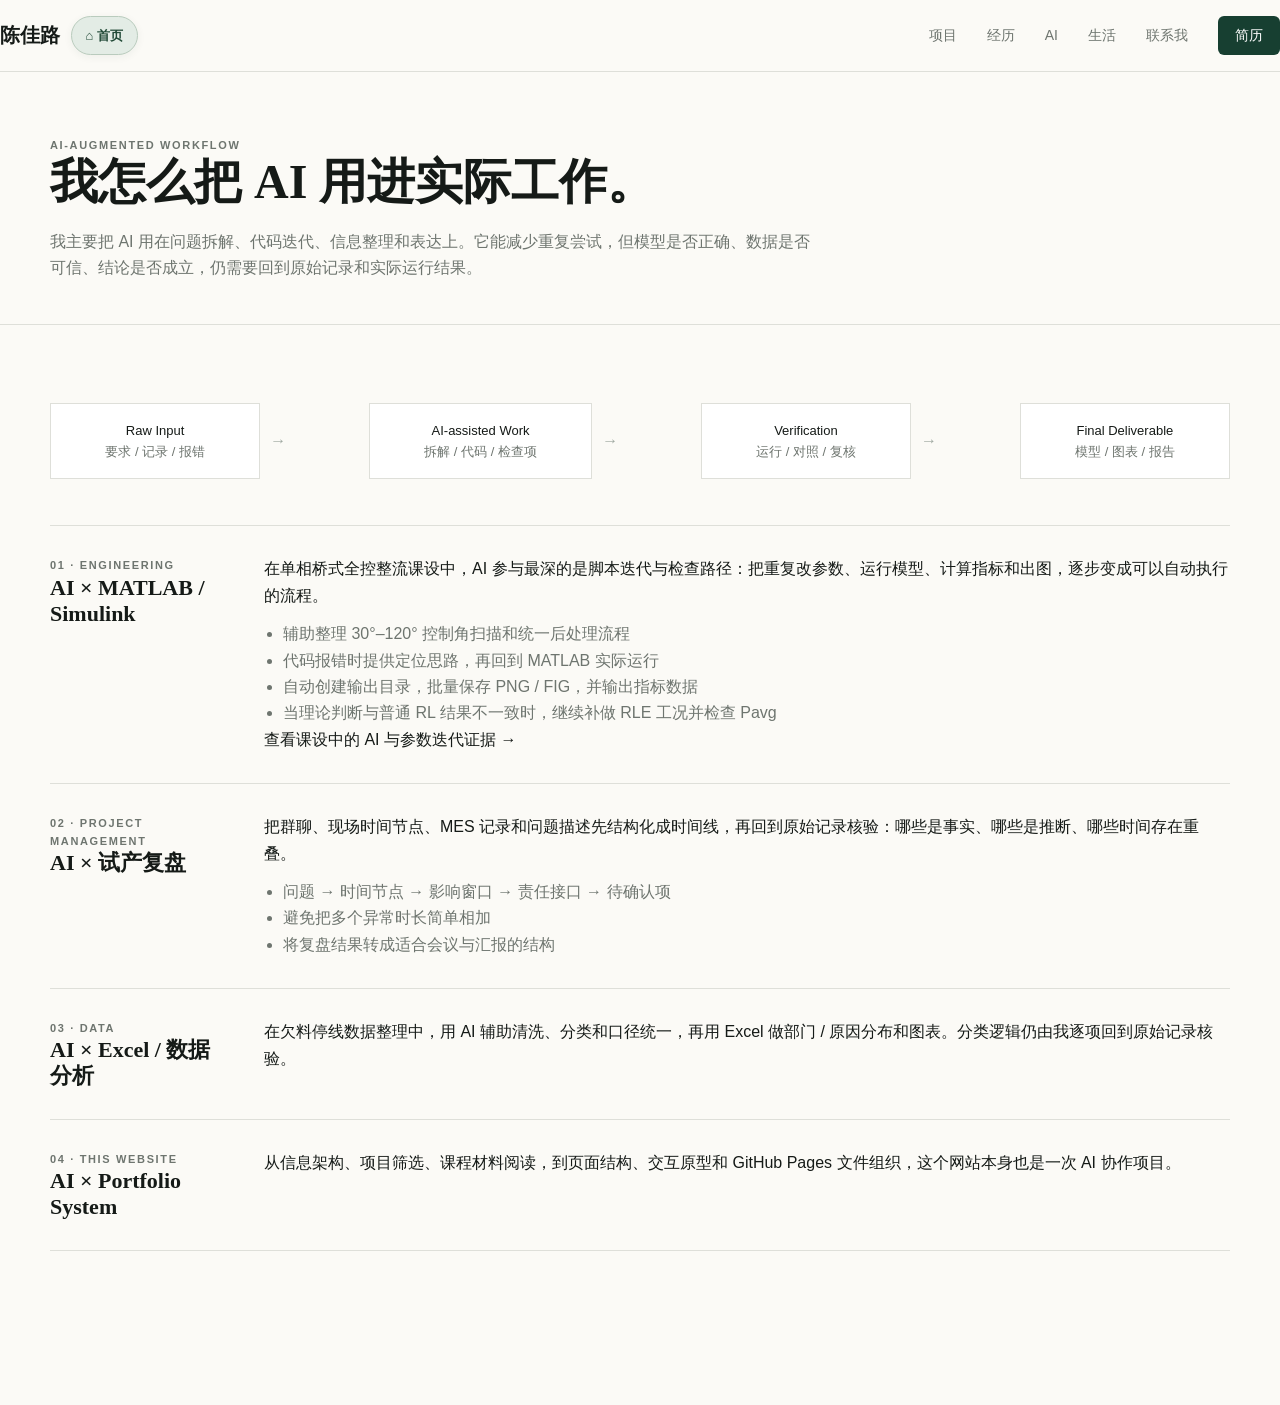
==== commit 375429e0: "Add contact navigation to ai.html" ====
--- a/ai.html
+++ b/ai.html
@@ -1,4 +1,4 @@
-<!doctype html><html lang="zh-CN"><head><meta charset="utf-8"><meta name="viewport" content="width=device-width,initial-scale=1"><title>AI Workflow｜陈佳路</title><meta name="description" content="AI 辅助工程、项目复盘和数据分析工作流。"><link rel="stylesheet" href="style.css?v=20261007d"></head><body><header class="site-header"><div class="wrap nav"><div class="brand-group"><a class="brand" href="index.html">陈佳路</a><a class="home-chip" href="index.html">⌂ 首页</a></div><nav class="navlinks"><a href="projects.html">项目</a><a href="experience.html">经历</a><a href="ai.html">AI</a><a href="life.html">生活</a><a class="resume-btn" href="resume.html">简历</a></nav></div></header>
+<!doctype html><html lang="zh-CN"><head><meta charset="utf-8"><meta name="viewport" content="width=device-width,initial-scale=1"><title>AI Workflow｜陈佳路</title><meta name="description" content="AI 辅助工程、项目复盘和数据分析工作流。"><link rel="stylesheet" href="style.css?v=20261008a"></head><body><header class="site-header"><div class="wrap nav"><div class="brand-group"><a class="brand" href="index.html">陈佳路</a><a class="home-chip" href="index.html">⌂ 首页</a></div><nav class="navlinks"><a href="projects.html">项目</a><a href="experience.html">经历</a><a href="ai.html">AI</a><a href="life.html">生活</a><a class="contact-nav" href="contact.html">联系我</a><a class="resume-btn" href="resume.html">简历</a></nav></div></header>
 <section class="page-hero"><div class="wrap"><div class="kicker">AI-AUGMENTED WORKFLOW</div><h1>我怎么把 AI 用进实际工作。</h1><p class="intro">我主要把 AI 用在问题拆解、代码迭代、信息整理和表达上。它能减少重复尝试，但模型是否正确、数据是否可信、结论是否成立，仍需要回到原始记录和实际运行结果。</p></div></section>
 <main class="wrap page-main">
 <div class="flow"><div class="node">Raw Input<br><span class="small">要求 / 记录 / 报错</span></div><div class="arrow">→</div><div class="node">AI-assisted Work<br><span class="small">拆解 / 代码 / 检查项</span></div><div class="arrow">→</div><div class="node">Verification<br><span class="small">运行 / 对照 / 复核</span></div><div class="arrow">→</div><div class="node">Final Deliverable<br><span class="small">模型 / 图表 / 报告</span></div></div>
--- a/style.css
+++ b/style.css
@@ -656,3 +656,809 @@
   }
   .bento-card{min-height:155px}
 }
+
+/* V5 engineering case adapted from uploaded redesign */
+.project-v5-feature{display:grid;grid-template-columns:1.05fr .95fr;border:1px solid var(--line);border-radius:20px;overflow:hidden;background:var(--panel);min-height:500px;transition:.2s ease}
+.project-v5-feature:hover{transform:translateY(-3px);box-shadow:0 20px 55px rgba(20,30,24,.08)}
+.project-v5-visual{position:relative;background:#111719;padding:28px;display:flex;align-items:center}.project-v5-visual svg{width:100%;height:auto}.tech-corner{position:absolute;left:25px;bottom:22px;color:#9ca8ad;font:700 10px ui-monospace,monospace;letter-spacing:.08em}
+.project-v5-copy{padding:40px;display:flex;flex-direction:column;justify-content:space-between}.project-v5-copy h2{font-family:Georgia,"Songti SC",serif;font-size:40px;line-height:1.14;margin:10px 0 16px}.project-v5-copy p{color:var(--muted)}
+.project-v5-metrics{display:grid;grid-template-columns:repeat(3,1fr);gap:10px;margin-top:28px}.project-v5-metrics>div{border-top:1px solid var(--line);padding-top:12px}.project-v5-metrics strong{display:block;font:700 19px ui-monospace,monospace}.project-v5-metrics span{font-size:9px;color:var(--muted)}.project-v5-link{font-size:13px;font-weight:700}.project-v5-link b{font-size:16px}
+.pid-mini-chart{height:160px;display:flex;align-items:end;gap:18px;padding:20px 12px;border-bottom:1px solid var(--line);margin-bottom:16px}.pid-mini-chart i{flex:1;height:var(--h);background:linear-gradient(180deg,#335c49,#dfe8e1);border-radius:7px 7px 0 0}
+
+.case-v5-body{background:#f3f0e9}.case-v5-hero{background:#111619;color:#eef1f2;padding:52px 0 0}.case-back{display:inline-block;color:#aab4b8;font-size:12px;margin-bottom:34px}.case-v5-hero-grid{display:grid;grid-template-columns:1.3fr .7fr;gap:42px;align-items:end}.case-v5-hero h1{font-family:Georgia,"Songti SC",serif;font-size:58px;line-height:1.04;margin:12px 0 20px;font-weight:500}.case-v5-hero h1 span{display:block;font-size:.56em;color:#c3c9cc;margin-top:9px}.case-v5-hero p{color:#aeb7bb;max-width:800px}.case-tags{display:flex;flex-wrap:wrap;gap:7px;margin-top:22px}.case-tags span{border:1px solid #394348;border-radius:999px;padding:6px 9px;font-size:10px;color:#c6cdd0}.case-v5-wall{display:grid;grid-template-columns:1fr 1fr;grid-template-rows:1fr 1fr;gap:10px}.case-v5-wall>div{border:1px solid #364046;background:#171e22;border-radius:14px;padding:22px;display:flex;flex-direction:column;justify-content:flex-end}.case-v5-wall .wall-main{grid-row:span 2}.case-v5-wall strong{font:700 42px ui-monospace,monospace;color:#e7b48f}.case-v5-wall span{font:700 9px/1.5 ui-monospace,monospace;color:#87949a}.case-v5-wall .hot strong{font-size:26px}
+.case-v5-stats{display:grid;grid-template-columns:repeat(5,1fr);margin-top:45px;border-top:1px solid #31393d}.case-v5-stats>div{padding:20px 0;border-right:1px solid #31393d}.case-v5-stats>div:last-child{border-right:0}.case-v5-stats strong{display:block;font:700 22px ui-monospace,monospace}.case-v5-stats span{font-size:9px;color:#7f8a8f}
+.case-v5-shell{display:grid;grid-template-columns:210px minmax(0,1fr);gap:42px;padding-top:46px}.case-v5-nav{position:sticky;top:92px;align-self:start;border:1px solid var(--line);border-radius:14px;padding:16px;background:rgba(250,248,243,.7)}.case-v5-nav a{display:block;padding:8px 6px;font-size:12px;color:#69716d;border-radius:7px}.case-v5-nav a:hover{background:#e8e4dc;color:#111}.case-v5-main section{padding:0 0 64px;margin-bottom:54px;border-bottom:1px solid var(--line)}.case-v5-main h2{font-family:Georgia,"Songti SC",serif;font-size:42px;margin:5px 0 16px}.case-v5-main p{color:#4e5551}.chapter{font:700 10px ui-monospace,monospace;color:#b1693b;letter-spacing:.12em}
+.capability-map-v5{display:grid;grid-template-columns:1fr 1fr;gap:12px;margin-top:26px}.capability-map-v5>div{border:1px solid var(--line);border-radius:12px;padding:18px;background:#faf8f3}.capability-map-v5 b{display:block;margin-bottom:6px}.capability-map-v5 span{font-size:12px;color:var(--muted)}
+.topology-v5,.pipeline-v5{display:flex;align-items:center;gap:9px;flex-wrap:wrap;margin:24px 0}.topology-v5 span,.pipeline-v5 span{padding:12px 14px;border:1px solid var(--line);border-radius:9px;background:#faf8f3;font:650 12px ui-monospace,monospace}.topology-v5 b,.pipeline-v5 b{color:#9aa29d}.param-grid-v5{display:grid;grid-template-columns:repeat(4,1fr);gap:10px}.param-grid-v5>div{border-top:1px solid var(--line);padding-top:12px}.param-grid-v5 small{display:block;color:var(--muted)}.param-grid-v5 strong{font-size:15px}
+.sweep-v5{position:relative;display:grid;grid-template-columns:repeat(4,1fr);gap:10px;margin-top:30px;padding-top:22px}.sweep-line{position:absolute;left:3%;right:3%;top:8px;height:2px;background:linear-gradient(90deg,#c56b2d,#466d98)}.sweep-v5 span{text-align:center;font:700 14px ui-monospace,monospace}.sweep-v5 em{grid-column:1/-1;text-align:center;font:700 10px ui-monospace,monospace;color:var(--muted);font-style:normal}
+.ai-lab-v5{display:grid;grid-template-columns:1fr 1fr;gap:12px;margin-top:24px}.ai-lab-v5>div{border:1px solid var(--line);border-radius:12px;padding:18px;background:#faf8f3}.ai-lab-v5 b{display:block;margin-bottom:5px}.ai-lab-v5 span{font-size:12px;color:var(--muted)}
+.inline-chart-v5{border:1px solid var(--line);border-radius:14px;padding:20px;background:#faf8f3;margin-top:24px}.inline-chart-v5 svg{width:100%;height:auto}
+.delta-grid-v5,.validation-v5{display:grid;grid-template-columns:repeat(3,1fr);gap:12px;margin-top:24px}.delta-grid-v5>div,.validation-v5>div{border:1px solid var(--line);border-radius:12px;padding:18px;background:#faf8f3}.delta-grid-v5 strong,.validation-v5 strong{display:block;font:700 22px ui-monospace,monospace}.delta-grid-v5 span,.validation-v5 small{font-size:11px;color:var(--muted)}.validation-v5 .hot{border-color:#d8a17a;background:#fbf0e8}.status-v5{display:inline-block;margin-top:18px;border:1px solid #a9b5ad;border-radius:999px;padding:8px 11px;font:700 10px ui-monospace,monospace;color:#45604f}
+.case-v5-main details{border-top:1px solid var(--line);padding:15px 0}.case-v5-main details:last-child{border-bottom:1px solid var(--line)}.case-v5-main summary{cursor:pointer;font-weight:700}.case-v5-main details p{font-size:13px}
+@media(max-width:900px){.project-v5-feature,.case-v5-hero-grid,.case-v5-shell{grid-template-columns:1fr}.case-v5-nav{position:static;display:flex;overflow:auto;gap:5px}.case-v5-nav .kicker{display:none}.case-v5-nav a{white-space:nowrap;background:#eee9df}.case-v5-stats{grid-template-columns:repeat(2,1fr)}.case-v5-wall{min-height:300px}.param-grid-v5,.delta-grid-v5,.validation-v5{grid-template-columns:1fr 1fr}.ai-lab-v5,.capability-map-v5{grid-template-columns:1fr}.project-v5-copy h2{font-size:34px}.case-v5-hero h1{font-size:45px}}
+@media(max-width:600px){.project-v5-metrics,.param-grid-v5,.delta-grid-v5,.validation-v5{grid-template-columns:1fr}.case-v5-stats{grid-template-columns:1fr 1fr}.case-v5-main h2{font-size:34px}}
+
+
+/* --- Home V4: clean hero + 2 side cards + 2 full-row wide cards --- */
+.home-bento-v4{padding:32px 0 28px;min-height:calc(100vh - 74px)}
+.home-v4-top{
+  display:grid;
+  grid-template-columns:minmax(290px,31%) minmax(430px,43%) minmax(250px,26%);
+  gap:20px;
+  align-items:stretch;
+}
+.home-v4-photo{
+  margin:0;
+  height:430px;
+  border:1px solid var(--line);
+  border-radius:12px;
+  overflow:hidden;
+  background:#eef0ec;
+}
+.home-v4-photo img{
+  width:100%;height:100%;
+  object-fit:cover;
+  object-position:center 33%;
+  display:block;
+}
+.home-v4-intro{
+  min-height:430px;
+  display:flex;
+  flex-direction:column;
+  justify-content:center;
+  padding:12px 28px 12px 16px;
+}
+.home-v4-intro h1{font-size:48px;letter-spacing:-.03em;margin:12px 0 13px}
+.home-v4-intro .school{font-size:16px;margin-bottom:14px}
+.home-v4-intro .statement{
+  font-family:Georgia,"Songti SC","STSong",serif;
+  font-size:23px;line-height:1.68;max-width:620px
+}
+.home-v4-intro .meta{margin-top:19px;display:flex;flex-wrap:wrap;gap:6px 0;font-size:11.5px;color:var(--muted)}
+.home-v4-intro .meta span{display:flex;align-items:center}
+.home-v4-intro .meta span:not(:last-child):after{content:"";width:3px;height:3px;border-radius:50%;background:#a8aea9;margin:0 10px}
+
+.home-v4-side{display:grid;grid-template-rows:1fr 1fr;gap:14px}
+.home-v4-sidecard{
+  border:1px solid var(--line);border-radius:11px;padding:15px;
+  display:flex;flex-direction:column;justify-content:space-between;overflow:hidden;
+  transition:transform .18s ease,box-shadow .18s ease,border-color .18s ease;
+}
+.home-v4-sidecard:hover,.home-v4-wide:hover{transform:translateY(-3px);box-shadow:0 12px 28px rgba(27,43,34,.07);border-color:#a9b5ac}
+.home-v4-sidecard.exp{background:#eef3ef}
+.home-v4-sidecard.ai{background:#173f31;color:white;border-color:#173f31}
+.home-v4-sidecard.ai p{color:rgba(255,255,255,.7)}
+.home-v4-sidecard h2,.home-v4-wide h2{font-size:22px;margin:6px 0 2px}
+.home-v4-sidecard p,.home-v4-wide p{font-size:11.5px;color:var(--muted)}
+.entry-top{display:flex;align-items:center;justify-content:space-between;gap:12px;font-size:10.5px;color:#718078}
+.home-v4-sidecard.ai .entry-top{color:rgba(255,255,255,.65)}
+.home-v4-sidecard .mini-flow{margin:8px 0 13px}
+.home-v4-sidecard .ai-steps{margin:8px 0 13px}
+
+.home-v4-bottom{
+  display:grid;grid-template-columns:1fr 1fr;gap:20px;
+  margin-top:20px;
+}
+.home-v4-wide{
+  height:150px;border:1px solid var(--line);border-radius:11px;overflow:hidden;
+  position:relative;background:#f2f4ef;transition:transform .18s ease,box-shadow .18s ease,border-color .18s ease;
+}
+.home-v4-wide .wide-copy{
+  position:absolute;inset:0;padding:15px 18px;z-index:3;
+  display:flex;flex-direction:column;justify-content:space-between;
+}
+.home-v4-wide.project{background:linear-gradient(135deg,#f3f5f1 0%,#e8eee9 100%)}
+.home-v4-wide.project .wide-accent{
+  position:absolute;right:18px;bottom:14px;font:700 10px ui-monospace,monospace;
+  letter-spacing:.08em;color:#849188
+}
+.metric-line{display:flex;align-items:baseline;gap:8px;color:#738177}
+.metric-line small{font-family:Georgia,serif;font-size:16px}.metric-line i{font-style:normal;color:#9da69f}.metric-line strong{font-family:Georgia,serif;font-size:30px;font-weight:500;color:var(--accent)}
+.home-v4-wide.life img{width:100%;height:100%;object-fit:cover;object-position:center 45%;display:block}
+.home-v4-wide.life .wide-overlay{position:absolute;inset:0;background:linear-gradient(90deg,rgba(12,18,15,.7),rgba(12,18,15,.18))}
+.home-v4-wide .on-photo{color:white}
+.home-v4-wide .on-photo .entry-top{color:rgba(255,255,255,.78)}
+.home-v4-wide .on-photo p{color:rgba(255,255,255,.78)}
+
+@media(max-width:1050px){
+ .home-v4-top{grid-template-columns:minmax(270px,37%) 1fr}
+ .home-v4-side{grid-column:1/-1;grid-template-columns:1fr 1fr;grid-template-rows:none}
+ .home-v4-photo,.home-v4-intro{height:410px;min-height:410px}
+}
+@media(max-width:760px){
+ .home-bento-v4{padding-top:20px}
+ .home-v4-top{grid-template-columns:1fr}
+ .home-v4-photo{height:auto;aspect-ratio:4/5}
+ .home-v4-intro{min-height:0;height:auto;padding:0 2px 10px}
+ .home-v4-intro h1{font-size:39px}
+ .home-v4-intro .statement{font-size:20px}
+ .home-v4-side,.home-v4-bottom{grid-template-columns:1fr}
+ .home-v4-sidecard{min-height:155px}
+ .home-v4-wide{height:145px}
+}
+
+/* V4.1 final spacing refinement */
+.home-v4-photo{height:400px}
+.home-v4-intro{min-height:400px}
+.home-v4-wide{height:142px}
+@media(max-width:1050px){.home-v4-photo,.home-v4-intro{height:390px;min-height:390px}}
+@media(max-width:760px){.home-v4-photo{height:auto}.home-v4-intro{height:auto;min-height:0}}
+
+
+/* --- Home V6: 3x2 landscape grid, four equal chapter cards --- */
+.home-grid-v6{
+  display:grid;
+  grid-template-columns:repeat(3,minmax(0,1fr));
+  grid-template-rows:repeat(2,248px);
+  gap:18px;
+  padding:30px 0 28px;
+  min-height:calc(100vh - 74px);
+}
+
+.hero-v6{
+  grid-column:1 / 3;
+  grid-row:1;
+  display:grid;
+  grid-template-columns:minmax(215px,34%) 1fr;
+  gap:30px;
+  align-items:center;
+  min-width:0;
+  padding-right:18px;
+}
+.hero-v6-photo{
+  margin:0;
+  height:248px;
+  border-radius:12px;
+  overflow:hidden;
+  background:#eef1ed;
+  border:1px solid var(--line);
+}
+.hero-v6-photo img{
+  width:100%;
+  height:100%;
+  display:block;
+  object-fit:cover;
+  object-position:center 31%;
+}
+.hero-v6-copy{min-width:0}
+.hero-v6-copy h1{
+  font-size:44px;
+  letter-spacing:-.03em;
+  margin:10px 0 10px;
+}
+.hero-v6-school{
+  font-size:15px;
+  margin-bottom:10px;
+}
+.hero-v6-line{
+  max-width:610px;
+  font-family:Georgia,"Songti SC","STSong",serif;
+  font-size:21px;
+  line-height:1.62;
+}
+.hero-v6-meta{
+  display:flex;
+  flex-wrap:wrap;
+  gap:5px 0;
+  margin-top:14px;
+  color:var(--muted);
+  font-size:11px;
+}
+.hero-v6-meta span{display:flex;align-items:center}
+.hero-v6-meta span:not(:last-child):after{
+  content:"";
+  width:3px;height:3px;border-radius:50%;
+  background:#a7afa9;
+  margin:0 10px;
+}
+
+/* all four chapters use the exact same outer system */
+.chapter-card-v6{
+  height:248px;
+  border:1px solid var(--line);
+  border-radius:12px;
+  padding:16px 17px 15px;
+  background:#f1f4f0;
+  display:flex;
+  flex-direction:column;
+  justify-content:space-between;
+  overflow:hidden;
+  transition:transform .18s ease, box-shadow .18s ease, border-color .18s ease;
+}
+.chapter-card-v6:hover{
+  transform:translateY(-3px);
+  border-color:#a8b5ab;
+  box-shadow:0 12px 30px rgba(28,43,35,.07);
+}
+.card-experience{grid-column:3;grid-row:1}
+.card-project{grid-column:1;grid-row:2}
+.card-life{grid-column:2;grid-row:2}
+.card-ai{grid-column:3;grid-row:2}
+
+.chapter-card-head{
+  display:flex;
+  align-items:center;
+  justify-content:space-between;
+  gap:10px;
+}
+.chapter-no{
+  font-family:Georgia,serif;
+  font-size:11px;
+  color:#819087;
+}
+.chapter-open{
+  display:inline-flex;
+  align-items:center;
+  gap:5px;
+  font-size:11px;
+  color:#526b5e;
+  border:1px solid #ccd8cf;
+  border-radius:999px;
+  padding:5px 8px;
+  background:rgba(255,255,255,.65);
+}
+.chapter-open b{
+  font-size:14px;
+  line-height:1;
+  font-weight:500;
+  transition:transform .18s ease;
+}
+.chapter-card-v6:hover .chapter-open b{transform:translate(2px,-2px)}
+.chapter-card-body{
+  display:flex;
+  flex-direction:column;
+  justify-content:flex-end;
+  min-height:0;
+}
+.chapter-card-body h2{
+  font-family:Georgia,"Songti SC","STSong",serif;
+  font-size:24px;
+  margin:0 0 13px;
+}
+.chapter-card-body h2 em{
+  font-style:normal;
+  font-size:.82em;
+  margin-left:4px;
+}
+.chapter-card-body>p{
+  font-size:11.5px;
+  color:var(--muted);
+  margin-top:11px;
+}
+
+/* each chapter gets a different inner visual, while the outer card stays identical */
+.chapter-flow{
+  display:grid;
+  grid-template-columns:auto 1fr auto 1fr auto;
+  gap:6px;
+  align-items:center;
+  min-height:70px;
+}
+.chapter-flow span{
+  padding:6px 8px;
+  border:1px solid #cbd7ce;
+  background:#fbfcfa;
+  border-radius:5px;
+  font-size:9.5px;
+  text-align:center;
+}
+.chapter-flow i{
+  height:1px;
+  background:#c1ccc4;
+}
+
+.chapter-metric{
+  min-height:70px;
+  display:flex;
+  align-items:center;
+  gap:9px;
+}
+.chapter-metric span{
+  font-family:Georgia,serif;
+  color:#7b877f;
+  font-size:19px;
+}
+.chapter-metric b{
+  color:#9fa9a2;
+  font-weight:400;
+}
+.chapter-metric strong{
+  font-family:Georgia,serif;
+  color:var(--accent);
+  font-size:34px;
+  font-weight:500;
+}
+
+.chapter-photo{
+  height:70px;
+  border-radius:7px;
+  overflow:hidden;
+  background:#e7ebe6;
+  display:flex;
+  align-items:center;
+  justify-content:center;
+}
+.chapter-photo img{
+  width:100%;
+  height:100%;
+  object-fit:contain;
+  object-position:center;
+  display:block;
+}
+
+.chapter-ai-flow{
+  min-height:70px;
+  display:grid;
+  grid-template-columns:1fr auto 1fr auto 1fr;
+  gap:6px;
+  align-items:center;
+}
+.chapter-ai-flow span{
+  border:1px solid #cbd7ce;
+  background:#fbfcfa;
+  border-radius:5px;
+  padding:6px 4px;
+  text-align:center;
+  font-size:9.5px;
+}
+.chapter-ai-flow b{
+  font-weight:400;
+  color:#96a29a;
+}
+
+/* homepage itself doesn't need a second Home button */
+.home-mode .home-chip{display:none!important}
+
+@media(max-width:1050px){
+  .home-grid-v6{
+    grid-template-columns:repeat(2,minmax(0,1fr));
+    grid-template-rows:auto;
+  }
+  .hero-v6{
+    grid-column:1 / -1;
+    grid-row:auto;
+    min-height:280px;
+  }
+  .chapter-card-v6{
+    grid-column:auto;
+    grid-row:auto;
+    height:220px;
+  }
+}
+@media(max-width:720px){
+  .home-grid-v6{grid-template-columns:1fr}
+  .hero-v6{
+    grid-template-columns:1fr;
+    gap:18px;
+    padding-right:0;
+  }
+  .hero-v6-photo{
+    height:auto;
+    aspect-ratio:4/5;
+    max-height:520px;
+  }
+  .hero-v6-copy h1{font-size:38px}
+  .hero-v6-line{font-size:19px}
+  .chapter-card-v6{height:205px}
+}
+
+
+/* --- Home V7: compact visual chapter grid + restrained motion --- */
+.home-grid-v7{
+  min-height:calc(100vh - 74px);
+  display:grid;
+  grid-template-columns:repeat(3,minmax(0,1fr));
+  grid-template-rows:205px 205px;
+  gap:14px;
+  align-content:center;
+  padding:18px 0;
+}
+.hero-v7{
+  grid-column:1 / 3;
+  grid-row:1;
+  display:grid;
+  grid-template-columns:230px minmax(0,1fr);
+  gap:28px;
+  align-items:center;
+  min-width:0;
+}
+.hero-v7-photo{
+  margin:0;
+  width:230px;
+  height:205px;
+  border-radius:11px;
+  overflow:hidden;
+  border:1px solid var(--line);
+  background:#edf0ec;
+}
+.hero-v7-photo img{
+  width:100%;
+  height:100%;
+  object-fit:cover;
+  object-position:center 29%;
+  display:block;
+  transition:transform .6s cubic-bezier(.2,.7,.2,1);
+}
+.hero-v7-photo:hover img{transform:scale(1.025)}
+.hero-v7-copy{min-width:0;padding-right:10px}
+.hero-v7-copy h1{
+  display:flex;
+  align-items:center;
+  gap:8px;
+  font-size:42px;
+  letter-spacing:-.035em;
+  margin:8px 0 8px;
+  line-height:1.05;
+}
+.hero-v7-school{font-size:14.5px;margin-bottom:8px}
+.hero-v7-line{
+  max-width:620px;
+  font-family:Georgia,"Songti SC","STSong",serif;
+  font-size:19.5px;
+  line-height:1.55;
+}
+.hero-v7-meta{
+  display:flex;
+  flex-wrap:wrap;
+  margin-top:11px;
+  font-size:11px;
+  color:var(--muted);
+}
+.hero-v7-meta span{display:flex;align-items:center}
+.hero-v7-meta span:not(:last-child):after{
+  content:"";
+  width:3px;height:3px;border-radius:50%;
+  background:#a9b1ab;margin:0 9px;
+}
+
+/* Continuous friendly wave */
+.wave{
+  display:inline-block;
+  transform-origin:70% 72%;
+  font-size:.82em;
+  animation:wave-hand 1.55s ease-in-out infinite;
+}
+@keyframes wave-hand{
+  0%,100%{transform:rotate(0deg)}
+  12%{transform:rotate(18deg)}
+  24%{transform:rotate(-8deg)}
+  36%{transform:rotate(18deg)}
+  48%{transform:rotate(-5deg)}
+  62%{transform:rotate(13deg)}
+  76%{transform:rotate(0deg)}
+}
+
+/* four equal chapter cards */
+.chapter-card-v7{
+  height:205px;
+  border:1px solid var(--line);
+  border-radius:11px;
+  overflow:hidden;
+  position:relative;
+  isolation:isolate;
+  transition:transform .2s cubic-bezier(.2,.7,.2,1),box-shadow .2s ease,border-color .2s ease;
+  cursor:pointer;
+}
+.experience-card-v7{grid-column:3;grid-row:1}
+.project-card-v7{grid-column:1;grid-row:2}
+.life-card-v7{grid-column:2;grid-row:2}
+.ai-card-v7{grid-column:3;grid-row:2}
+.chapter-card-v7:hover{
+  transform:translateY(-4px);
+  border-color:#a7b4ab;
+  box-shadow:0 14px 34px rgba(24,39,31,.09);
+}
+.chapter-card-v7-bg{
+  position:absolute;
+  inset:0;
+  z-index:-3;
+  transition:transform .55s cubic-bezier(.2,.7,.2,1),filter .35s ease;
+}
+.chapter-card-v7-content{
+  position:absolute;
+  inset:0;
+  padding:14px 16px;
+  display:flex;
+  flex-direction:column;
+  justify-content:space-between;
+}
+.chapter-card-v7-head{
+  display:flex;
+  align-items:center;
+  justify-content:space-between;
+  gap:12px;
+}
+.chapter-no-v7{
+  font-family:Georgia,serif;
+  font-size:14px;
+  font-weight:700;
+  color:#62756a;
+}
+.chapter-open-v7{
+  display:inline-flex;
+  align-items:center;
+  gap:5px;
+  padding:6px 9px;
+  border-radius:999px;
+  background:rgba(255,255,255,.74);
+  border:1px solid rgba(186,202,190,.78);
+  color:#3f5b4d;
+  font-size:12px;
+  font-weight:600;
+  backdrop-filter:blur(7px);
+}
+.chapter-open-v7 b{
+  font-size:15px;
+  line-height:1;
+  font-weight:500;
+  transition:transform .18s ease;
+}
+.chapter-card-v7:hover .chapter-open-v7 b{transform:translate(3px,-3px)}
+.chapter-card-v7-main h2{
+  font-family:Georgia,"Songti SC","STSong",serif;
+  font-size:24px;
+  margin:0 0 8px;
+}
+.chapter-card-v7-main h2 em{
+  font-size:.8em;
+  font-style:normal;
+  margin-left:3px;
+}
+.chapter-card-v7-main p{
+  font-size:12px;
+  color:#66746d;
+  margin-top:8px;
+}
+
+/* Experience fills the card with a visual timeline backdrop */
+.experience-bg{
+  background:
+    radial-gradient(circle at 88% 18%,rgba(255,255,255,.9),transparent 28%),
+    linear-gradient(135deg,#dfe9e2 0%,#edf2ee 52%,#d5e2d9 100%);
+}
+.experience-bg:after{
+  content:"READY   →   BUILD   →   CLOSE";
+  position:absolute;
+  left:18px;
+  right:18px;
+  top:50%;
+  transform:translateY(-50%);
+  color:rgba(43,81,61,.055);
+  font:800 28px ui-monospace,monospace;
+  letter-spacing:.03em;
+  white-space:nowrap;
+}
+.flow-v7{
+  height:43px;
+  display:grid;
+  grid-template-columns:auto 1fr auto 1fr auto;
+  gap:6px;
+  align-items:center;
+}
+.flow-v7 span{
+  padding:5px 7px;
+  border:1px solid rgba(161,184,168,.75);
+  border-radius:5px;
+  background:rgba(255,255,255,.63);
+  font-size:10px;
+  text-align:center;
+}
+.flow-v7 i{height:1px;background:#a9bdb0}
+
+/* Project: visual technical field, no empty dead space */
+.project-bg{
+  background:
+    radial-gradient(circle at 80% 32%,rgba(57,94,73,.16),transparent 28%),
+    repeating-linear-gradient(0deg,rgba(72,96,80,.055) 0 1px,transparent 1px 24px),
+    repeating-linear-gradient(90deg,rgba(72,96,80,.045) 0 1px,transparent 1px 38px),
+    linear-gradient(135deg,#eef2ee,#dde8e0);
+}
+.project-bg:after{
+  content:"";
+  position:absolute;
+  left:12%;
+  right:8%;
+  top:48%;
+  height:2px;
+  background:linear-gradient(90deg,transparent,#6c8b79 18%,#345e49 52%,#7f9d8c 82%,transparent);
+  transform:skewY(-7deg);
+  opacity:.42;
+}
+.metric-v7{
+  display:flex;
+  align-items:baseline;
+  gap:8px;
+  height:43px;
+}
+.metric-v7 span{font-family:Georgia,serif;font-size:18px;color:#74847b}
+.metric-v7 b{font-weight:400;color:#92a098}
+.metric-v7 strong{font-family:Georgia,serif;font-size:32px;color:var(--accent);font-weight:500}
+
+/* Life is a full-bleed image */
+.life-bg img{
+  width:100%;
+  height:100%;
+  object-fit:cover;
+  object-position:center 45%;
+  display:block;
+  transition:transform .6s cubic-bezier(.2,.7,.2,1);
+}
+.life-card-v7:hover .life-bg img{transform:scale(1.045)}
+.chapter-card-v7-shade{
+  position:absolute;
+  inset:0;
+  z-index:-2;
+  background:linear-gradient(180deg,rgba(10,17,13,.08) 0%,rgba(10,17,13,.14) 38%,rgba(10,17,13,.72) 100%);
+}
+.on-photo-v7{color:white}
+.on-photo-v7 .chapter-no-v7{color:rgba(255,255,255,.92)}
+.on-photo-v7 .chapter-card-v7-main p{color:rgba(255,255,255,.82)}
+.dark-pill{
+  color:white;
+  background:rgba(17,45,33,.5);
+  border-color:rgba(255,255,255,.25);
+}
+
+/* AI uses a full dark visual instead of an empty box */
+.ai-bg{
+  background:
+    radial-gradient(circle at 85% 18%,rgba(125,182,151,.22),transparent 30%),
+    radial-gradient(circle at 20% 90%,rgba(119,166,142,.13),transparent 33%),
+    linear-gradient(135deg,#123a2c,#1a513d);
+}
+.ai-bg:after{
+  content:"AI";
+  position:absolute;
+  right:14px;
+  bottom:-20px;
+  font:800 110px Georgia,serif;
+  color:rgba(255,255,255,.035);
+}
+.ai-content-v7{color:white}
+.ai-content-v7 .chapter-no-v7{color:rgba(255,255,255,.72)}
+.ai-content-v7 .chapter-card-v7-main p{color:rgba(255,255,255,.72)}
+.ai-flow-v7{
+  height:43px;
+  display:grid;
+  grid-template-columns:1fr auto 1fr auto 1fr;
+  gap:6px;
+  align-items:center;
+}
+.ai-flow-v7 span{
+  padding:5px 5px;
+  border:1px solid rgba(255,255,255,.25);
+  border-radius:5px;
+  text-align:center;
+  font-size:10px;
+  background:rgba(255,255,255,.035);
+}
+.ai-flow-v7 b{font-weight:400;color:rgba(255,255,255,.46)}
+
+/* entrance motion: hierarchy first, interaction second */
+.reveal{
+  opacity:0;
+  transform:translateY(12px);
+  animation:home-reveal .58s cubic-bezier(.22,.72,.25,1) forwards;
+}
+.r1{animation-delay:.04s}.r2{animation-delay:.12s}.r3{animation-delay:.20s}
+.r4{animation-delay:.28s}.r5{animation-delay:.34s}.r6{animation-delay:.40s}
+@keyframes home-reveal{
+  to{opacity:1;transform:translateY(0)}
+}
+
+/* subtle nav feedback */
+.home-mode .navlinks a:not(.resume-btn){
+  position:relative;
+  transition:color .18s ease;
+}
+.home-mode .navlinks a:not(.resume-btn):after{
+  content:"";
+  position:absolute;
+  left:0;right:0;bottom:-7px;
+  height:1px;
+  background:var(--accent);
+  transform:scaleX(0);
+  transform-origin:left;
+  transition:transform .2s ease;
+}
+.home-mode .navlinks a:not(.resume-btn):hover:after{transform:scaleX(1)}
+
+@media(max-width:1050px){
+  .home-grid-v7{
+    grid-template-columns:repeat(2,minmax(0,1fr));
+    grid-template-rows:auto;
+    align-content:start;
+  }
+  .hero-v7{grid-column:1/-1;grid-row:auto;min-height:220px}
+  .experience-card-v7,.project-card-v7,.life-card-v7,.ai-card-v7{
+    grid-column:auto;grid-row:auto;height:205px;
+  }
+}
+@media(max-width:720px){
+  .home-grid-v7{grid-template-columns:1fr;padding-top:16px}
+  .hero-v7{grid-template-columns:1fr;gap:16px}
+  .hero-v7-photo{width:100%;height:auto;aspect-ratio:4/5}
+  .hero-v7-copy h1{font-size:36px}
+  .hero-v7-line{font-size:18px}
+  .chapter-card-v7{height:195px}
+}
+@media(prefers-reduced-motion:reduce){
+  .wave,.reveal{animation:none!important}
+  .reveal{opacity:1;transform:none}
+  .chapter-card-v7,.chapter-card-v7-bg,.hero-v7-photo img,.life-bg img,.chapter-open-v7 b{transition:none!important}
+}
+
+
+/* --- Home V7.1 spacing + proportion refinement --- */
+.home-grid-v7{
+  grid-template-rows:245px 245px;
+  gap:22px;
+  padding:10px 0 10px;
+  align-content:center;
+}
+.hero-v7{
+  grid-template-columns:265px minmax(0,1fr);
+  gap:34px;
+}
+.hero-v7-photo{
+  width:265px;
+  height:245px;
+}
+.hero-v7-photo img{
+  object-position:center 30%;
+}
+.chapter-card-v7{
+  height:245px;
+}
+.chapter-card-v7-content{
+  padding:17px 18px 16px;
+}
+.chapter-no-v7{
+  font-size:15px;
+}
+.chapter-open-v7{
+  font-size:12.5px;
+  padding:6px 10px;
+}
+.chapter-card-v7-main h2{
+  font-size:25px;
+}
+.chapter-card-v7-main>p{
+  font-size:12.5px;
+}
+.flow-v7,.metric-v7,.ai-flow-v7{
+  height:52px;
+}
+.hero-v7-copy h1{
+  font-size:44px;
+}
+.hero-v7-line{
+  font-size:20px;
+}
+
+@media(max-width:1050px){
+  .home-grid-v7{
+    grid-template-rows:auto;
+    gap:18px;
+    padding:18px 0;
+    align-content:start;
+  }
+  .hero-v7{
+    grid-template-columns:245px minmax(0,1fr);
+    gap:28px;
+  }
+  .hero-v7-photo{
+    width:245px;
+    height:225px;
+  }
+  .chapter-card-v7{height:220px}
+}
+@media(max-width:720px){
+  .hero-v7{grid-template-columns:1fr}
+  .hero-v7-photo{
+    width:100%;
+    height:auto;
+    aspect-ratio:4/5;
+  }
+  .chapter-card-v7{height:205px}
+}
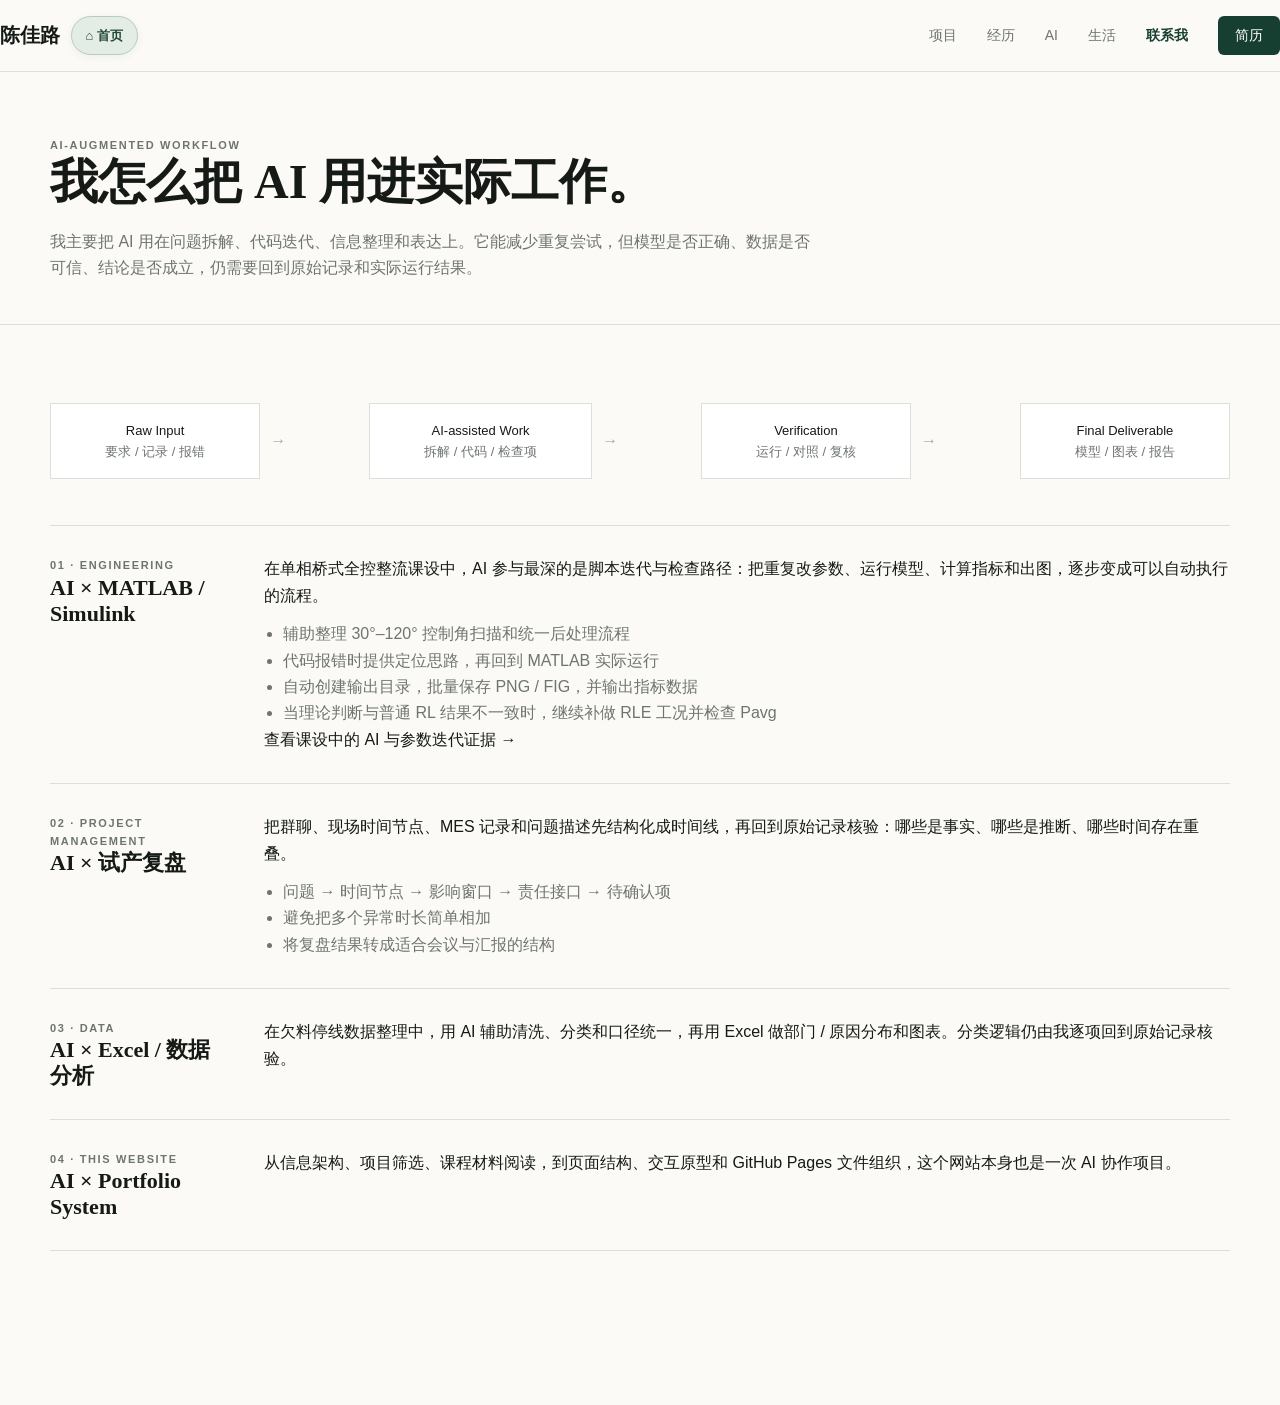
==== commit 385e30c4: "Fix contact details and project navigation in ai.html" ====
--- a/ai.html
+++ b/ai.html
@@ -1,4 +1,4 @@
-<!doctype html><html lang="zh-CN"><head><meta charset="utf-8"><meta name="viewport" content="width=device-width,initial-scale=1"><title>AI Workflow｜陈佳路</title><meta name="description" content="AI 辅助工程、项目复盘和数据分析工作流。"><link rel="stylesheet" href="style.css?v=20261008a"></head><body><header class="site-header"><div class="wrap nav"><div class="brand-group"><a class="brand" href="index.html">陈佳路</a><a class="home-chip" href="index.html">⌂ 首页</a></div><nav class="navlinks"><a href="projects.html">项目</a><a href="experience.html">经历</a><a href="ai.html">AI</a><a href="life.html">生活</a><a class="contact-nav" href="contact.html">联系我</a><a class="resume-btn" href="resume.html">简历</a></nav></div></header>
+<!doctype html><html lang="zh-CN"><head><meta charset="utf-8"><meta name="viewport" content="width=device-width,initial-scale=1"><title>AI Workflow｜陈佳路</title><meta name="description" content="AI 辅助工程、项目复盘和数据分析工作流。"><link rel="stylesheet" href="style.css?v=20261008b"></head><body><header class="site-header"><div class="wrap nav"><div class="brand-group"><a class="brand" href="index.html">陈佳路</a><a class="home-chip" href="index.html">⌂ 首页</a></div><nav class="navlinks"><a href="rectifier-case.html">项目</a><a href="experience.html">经历</a><a href="ai.html">AI</a><a href="life.html">生活</a><a class="contact-nav" href="contact.html">联系我</a><a class="resume-btn" href="resume.html">简历</a></nav></div></header>
 <section class="page-hero"><div class="wrap"><div class="kicker">AI-AUGMENTED WORKFLOW</div><h1>我怎么把 AI 用进实际工作。</h1><p class="intro">我主要把 AI 用在问题拆解、代码迭代、信息整理和表达上。它能减少重复尝试，但模型是否正确、数据是否可信、结论是否成立，仍需要回到原始记录和实际运行结果。</p></div></section>
 <main class="wrap page-main">
 <div class="flow"><div class="node">Raw Input<br><span class="small">要求 / 记录 / 报错</span></div><div class="arrow">→</div><div class="node">AI-assisted Work<br><span class="small">拆解 / 代码 / 检查项</span></div><div class="arrow">→</div><div class="node">Verification<br><span class="small">运行 / 对照 / 复核</span></div><div class="arrow">→</div><div class="node">Final Deliverable<br><span class="small">模型 / 图表 / 报告</span></div></div>
--- a/style.css
+++ b/style.css
@@ -1462,3 +1462,118 @@
   }
   .chapter-card-v7{height:205px}
 }
+
+
+/* --- Contact navigation + homepage contact strip --- */
+.contact-nav{
+  color:var(--accent)!important;
+  font-weight:650;
+}
+.contact-current{
+  position:relative;
+}
+.contact-current:after{
+  content:"";
+  position:absolute;
+  left:2px;right:2px;bottom:-8px;
+  height:1px;
+  background:var(--accent);
+}
+.hero-contact{
+  display:flex;
+  flex-wrap:wrap;
+  gap:6px 14px;
+  margin-top:12px;
+  font-size:11.5px;
+  color:#68756e;
+}
+.hero-contact span,.hero-contact a{white-space:nowrap}
+.hero-contact b{
+  color:#3e5b4b;
+  font-weight:700;
+  margin-right:4px;
+}
+.hero-contact a:hover{color:var(--accent)}
+
+/* dedicated contact page */
+.contact-page{
+  min-height:calc(100vh - 74px);
+  display:grid;
+  align-content:center;
+  gap:28px;
+  padding:54px 0 48px;
+}
+.contact-intro{max-width:760px}
+.contact-intro h1{
+  font-size:54px;
+  margin:9px 0 12px;
+}
+.contact-intro p{
+  font-family:Georgia,"Songti SC","STSong",serif;
+  font-size:20px;
+  line-height:1.7;
+  color:#454f49;
+}
+.contact-grid{
+  display:grid;
+  grid-template-columns:1fr 1fr;
+  gap:16px;
+  max-width:920px;
+}
+.contact-card{
+  min-height:185px;
+  border:1px solid var(--line);
+  border-radius:14px;
+  background:#edf2ee;
+  padding:20px;
+  color:var(--ink);
+  font:inherit;
+  text-align:left;
+  display:flex;
+  flex-direction:column;
+  justify-content:space-between;
+  cursor:pointer;
+  transition:transform .18s ease,border-color .18s ease,box-shadow .18s ease;
+}
+.contact-card:hover{
+  transform:translateY(-3px);
+  border-color:#a9b8ad;
+  box-shadow:0 12px 30px rgba(27,43,34,.07);
+}
+.contact-card-wide{
+  grid-column:1/-1;
+  min-height:155px;
+  background:#173f31;
+  color:white;
+}
+.contact-label{
+  font:700 10px ui-monospace,monospace;
+  letter-spacing:.1em;
+  color:#728279;
+}
+.contact-card-wide .contact-label{color:rgba(255,255,255,.6)}
+.contact-card strong{
+  font-family:Georgia,"Songti SC","STSong",serif;
+  font-size:30px;
+  font-weight:500;
+}
+.contact-card small{
+  color:#6f7b74;
+  font-size:12px;
+}
+.contact-card-wide small{color:rgba(255,255,255,.65)}
+.contact-card>b{
+  align-self:flex-end;
+  font-size:12px;
+  color:#4e6659;
+}
+.contact-card-wide>b{color:rgba(255,255,255,.8)}
+
+@media(max-width:720px){
+  .contact-page{padding:32px 0}
+  .contact-intro h1{font-size:42px}
+  .contact-intro p{font-size:18px}
+  .contact-grid{grid-template-columns:1fr}
+  .contact-card-wide{grid-column:auto}
+  .hero-contact{display:grid;gap:5px}
+}
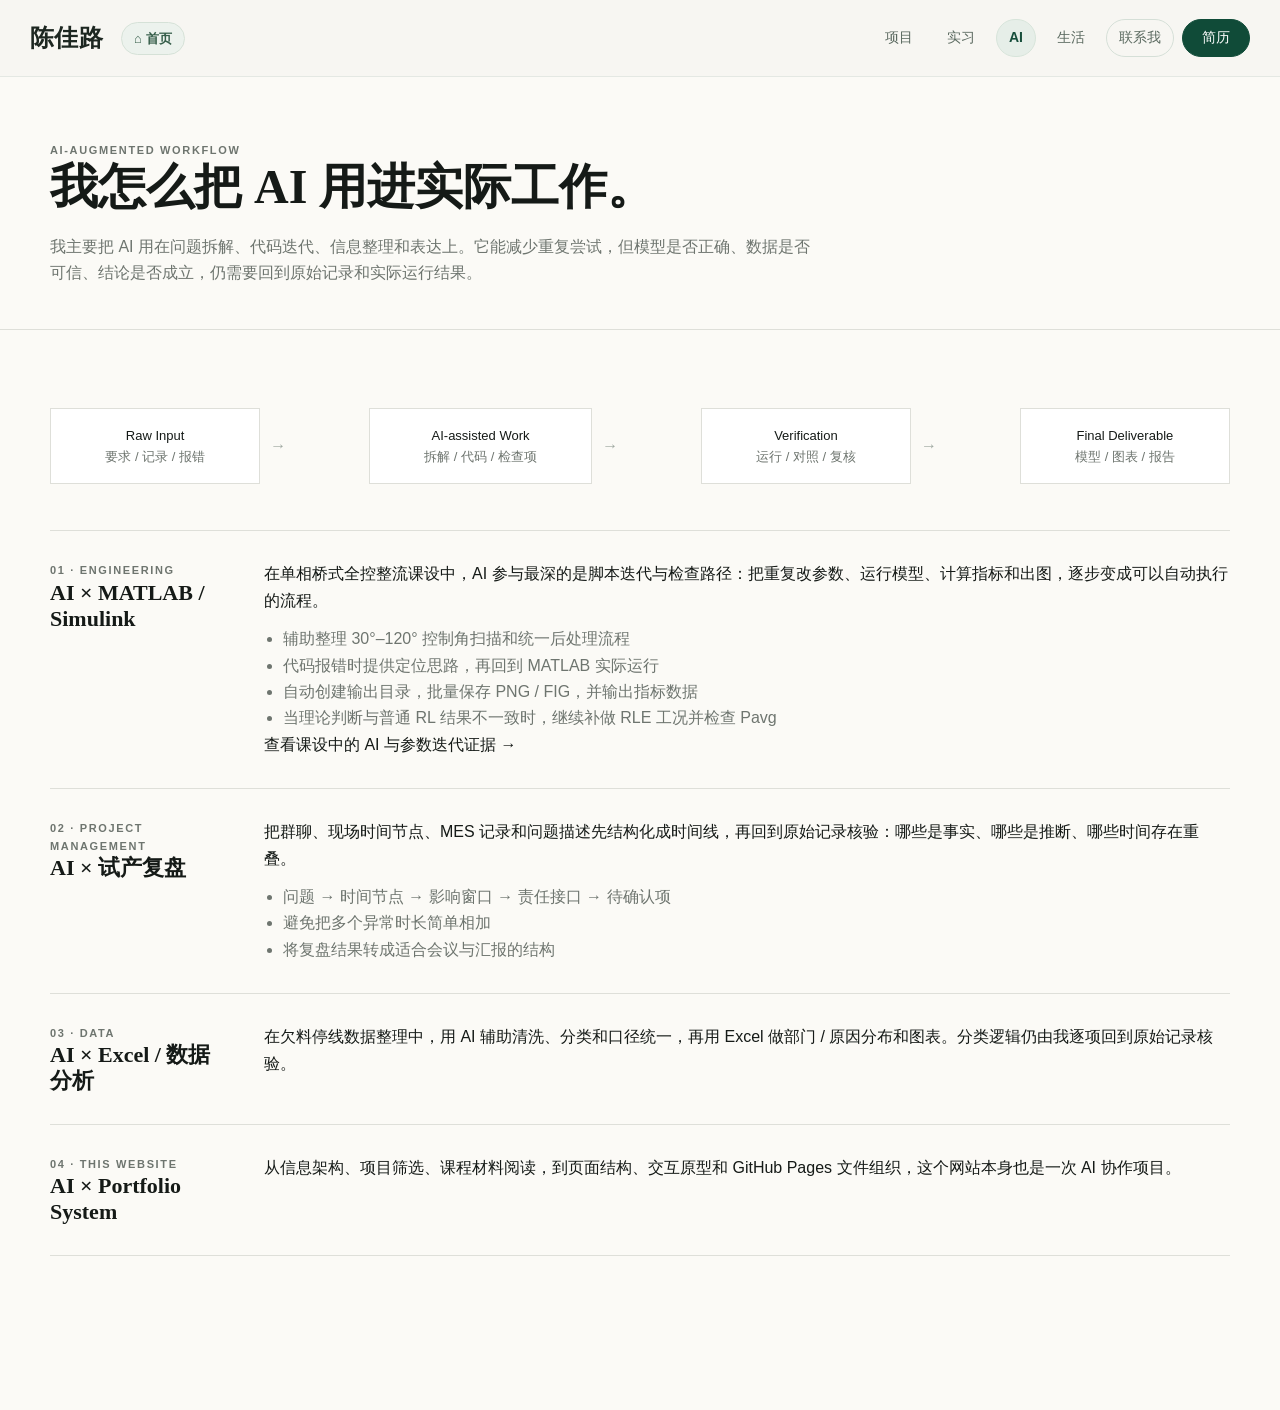
==== commit 170c5698: "Unify sticky site navigation on all pages; fix mobile menu and rename Experience to Internship" ====
--- a/ai.html
+++ b/ai.html
@@ -1,9 +1,25 @@
-<!doctype html><html lang="zh-CN"><head><meta charset="utf-8"><meta name="viewport" content="width=device-width,initial-scale=1"><title>AI Workflow｜陈佳路</title><meta name="description" content="AI 辅助工程、项目复盘和数据分析工作流。"><link rel="stylesheet" href="style.css?v=20261008b"></head><body><header class="site-header"><div class="wrap nav"><div class="brand-group"><a class="brand" href="index.html">陈佳路</a><a class="home-chip" href="index.html">⌂ 首页</a></div><nav class="navlinks"><a href="rectifier-case.html">项目</a><a href="experience.html">经历</a><a href="ai.html">AI</a><a href="life.html">生活</a><a class="contact-nav" href="contact.html">联系我</a><a class="resume-btn" href="resume.html">简历</a></nav></div></header>
+<!doctype html><html lang="zh-CN"><head><meta charset="utf-8"><meta name="viewport" content="width=device-width,initial-scale=1"><title>AI Workflow｜陈佳路</title><meta name="description" content="AI 辅助工程、项目复盘和数据分析工作流。"><link rel="stylesheet" href="style.css?v=20261008d"><link rel="stylesheet" href="shared-header.css?v=20261014-unified2">
+</head><body><header class="portfolio-header">
+  <div class="portfolio-bar">
+    <div class="portfolio-identity">
+      <a class="portfolio-brand" href="index.html" aria-label="陈佳路，返回主页">陈佳路</a>
+      <a class="portfolio-home" href="index.html">⌂ 首页</a>
+    </div>
+    <nav class="portfolio-menu" aria-label="个人网站主导航">
+      <a class="portfolio-link" href="projects.html">项目</a>
+      <a class="portfolio-link" href="experience.html">实习</a>
+      <a class="portfolio-link portfolio-active" href="ai.html" aria-current="page">AI</a>
+      <a class="portfolio-link" href="life.html">生活</a>
+      <a class="portfolio-link portfolio-contact" href="contact.html">联系我</a>
+      <a class="portfolio-link portfolio-resume" href="resume.html">简历</a>
+    </nav>
+  </div>
+</header>
 <section class="page-hero"><div class="wrap"><div class="kicker">AI-AUGMENTED WORKFLOW</div><h1>我怎么把 AI 用进实际工作。</h1><p class="intro">我主要把 AI 用在问题拆解、代码迭代、信息整理和表达上。它能减少重复尝试，但模型是否正确、数据是否可信、结论是否成立，仍需要回到原始记录和实际运行结果。</p></div></section>
 <main class="wrap page-main">
 <div class="flow"><div class="node">Raw Input<br><span class="small">要求 / 记录 / 报错</span></div><div class="arrow">→</div><div class="node">AI-assisted Work<br><span class="small">拆解 / 代码 / 检查项</span></div><div class="arrow">→</div><div class="node">Verification<br><span class="small">运行 / 对照 / 复核</span></div><div class="arrow">→</div><div class="node">Final Deliverable<br><span class="small">模型 / 图表 / 报告</span></div></div>
 <section class="section">
-<div class="ai-case"><div><div class="kicker">01 · ENGINEERING</div><h3>AI × MATLAB / Simulink</h3></div><div><p>在单相桥式全控整流课设中，AI 参与最深的是脚本迭代与检查路径：把重复改参数、运行模型、计算指标和出图，逐步变成可以自动执行的流程。</p><ul><li>辅助整理 30°–120° 控制角扫描和统一后处理流程</li><li>代码报错时提供定位思路，再回到 MATLAB 实际运行</li><li>自动创建输出目录，批量保存 PNG / FIG，并输出指标数据</li><li>当理论判断与普通 RL 结果不一致时，继续补做 RLE 工况并检查 Pavg</li></ul><a class="link" href="rectifier-case.html#ai-lab">查看课设中的 AI 与参数迭代证据 →</a></div></div>
+<div class="ai-case"><div><div class="kicker">01 · ENGINEERING</div><h3>AI × MATLAB / Simulink</h3></div><div><p>在单相桥式全控整流课设中，AI 参与最深的是脚本迭代与检查路径：把重复改参数、运行模型、计算指标和出图，逐步变成可以自动执行的流程。</p><ul><li>辅助整理 30°–120° 控制角扫描和统一后处理流程</li><li>代码报错时提供定位思路，再回到 MATLAB 实际运行</li><li>自动创建输出目录，批量保存 PNG / FIG，并输出指标数据</li><li>当理论判断与普通 RL 结果不一致时，继续补做 RLE 工况并检查 Pavg</li></ul><a class="link" href="projects.html#ai-lab">查看课设中的 AI 与参数迭代证据 →</a></div></div>
 <div class="ai-case"><div><div class="kicker">02 · PROJECT MANAGEMENT</div><h3>AI × 试产复盘</h3></div><div><p>把群聊、现场时间节点、MES 记录和问题描述先结构化成时间线，再回到原始记录核验：哪些是事实、哪些是推断、哪些时间存在重叠。</p><ul><li>问题 → 时间节点 → 影响窗口 → 责任接口 → 待确认项</li><li>避免把多个异常时长简单相加</li><li>将复盘结果转成适合会议与汇报的结构</li></ul></div></div>
 <div class="ai-case"><div><div class="kicker">03 · DATA</div><h3>AI × Excel / 数据分析</h3></div><div><p>在欠料停线数据整理中，用 AI 辅助清洗、分类和口径统一，再用 Excel 做部门 / 原因分布和图表。分类逻辑仍由我逐项回到原始记录核验。</p></div></div>
 <div class="ai-case"><div><div class="kicker">04 · THIS WEBSITE</div><h3>AI × Portfolio System</h3></div><div><p>从信息架构、项目筛选、课程材料阅读，到页面结构、交互原型和 GitHub Pages 文件组织，这个网站本身也是一次 AI 协作项目。</p></div></div>
--- a/shared-header.css
+++ b/shared-header.css
@@ -0,0 +1,74 @@
+/* Shared site navigation: one design across Home, Projects, Internship, AI, Life, Contact, Resume. */
+:root{--portfolio-header-height:76px}
+.portfolio-header,.portfolio-header *{box-sizing:border-box}
+.portfolio-header{
+  position:sticky;top:0;z-index:120;width:100%;
+  background:rgba(247,246,242,.96);
+  -webkit-backdrop-filter:blur(12px);backdrop-filter:blur(12px);
+  border-bottom:1px solid #e4e8e3;
+  font-family:-apple-system,BlinkMacSystemFont,"Segoe UI","PingFang SC","Microsoft YaHei",sans-serif;
+}
+.portfolio-bar{max-width:1380px;min-height:76px;margin:auto;padding:0 30px;display:flex;align-items:center;justify-content:space-between;gap:22px}
+.portfolio-identity{display:flex;align-items:center;gap:18px;min-width:0;flex:none}
+.portfolio-brand{
+  color:#1d2721!important;font-family:Georgia,"Songti SC","STSong",serif!important;
+  font-size:24px!important;font-weight:750!important;line-height:1.2!important;letter-spacing:.015em!important;
+  white-space:nowrap;text-decoration:none!important;padding:0!important;
+}
+.portfolio-home{
+  white-space:nowrap;text-decoration:none!important;color:#365e4a!important;
+  font-size:13px!important;font-weight:600!important;line-height:1!important;
+  border:1px solid #d5e1d7;border-radius:999px;
+  padding:9px 12px!important;background:rgba(234,241,236,.86)
+}
+.portfolio-home:hover{background:#e0eae2}
+.portfolio-menu{display:flex;align-items:center;justify-content:flex-end;gap:8px;min-width:0;flex-wrap:nowrap}
+.portfolio-menu .portfolio-link{
+  display:inline-flex;align-items:center;justify-content:center;flex:none;min-height:38px;
+  padding:9px 12px!important;text-align:center;
+  white-space:nowrap;word-break:keep-all;overflow-wrap:normal;
+  font-size:14px!important;line-height:1.1!important;font-weight:500!important;
+  color:#5b6a60!important;text-decoration:none!important;letter-spacing:0!important;
+  border:1px solid transparent;border-radius:999px;background:transparent;
+  transition:background-color .18s ease,color .18s ease
+}
+.portfolio-menu .portfolio-link:hover{background:#e8eee9;color:#173f30!important}
+.portfolio-menu .portfolio-active:not(.portfolio-resume){
+  color:#174e3b!important;background:#e6eee8;border-color:#d7e4da;font-weight:700!important
+}
+.portfolio-menu .portfolio-contact{border-color:#d5dfd7}
+.portfolio-menu .portfolio-resume{
+  background:#104b38!important;color:#fff!important;border-color:#104b38!important;
+  padding-left:19px!important;padding-right:19px!important
+}
+.portfolio-menu .portfolio-resume:hover{background:#176046!important}
+.portfolio-menu .portfolio-resume.portfolio-active{box-shadow:0 0 0 2px rgba(16,75,56,.15)}
+@media(max-width:760px){
+  :root{--portfolio-header-height:101px}
+  .portfolio-header{background:rgba(247,246,242,.985)}
+  .portfolio-bar{display:grid;grid-template-columns:minmax(0,1fr);gap:0;min-height:0;padding:0 11px 6px}
+  .portfolio-identity{height:52px;justify-content:space-between;gap:12px;padding:0 5px}
+  .portfolio-brand{font-size:21px!important;letter-spacing:0!important}
+  .portfolio-home{font-size:12px!important;padding:8px 11px!important}
+  .portfolio-menu{height:42px;display:grid;grid-template-columns:repeat(6,minmax(0,1fr));gap:2px;width:100%}
+  .portfolio-menu .portfolio-link{
+    min-width:0;min-height:35px;display:flex;
+    padding:8px 1px!important;font-size:13px!important;line-height:1.12!important;
+    white-space:nowrap!important;word-break:keep-all!important;overflow-wrap:normal!important;
+  }
+  .portfolio-menu .portfolio-contact{border-color:#dbe3dc}
+  .portfolio-menu .portfolio-resume{padding:8px 1px!important;border-radius:999px}
+}
+@media(max-width:350px){
+  .portfolio-bar{padding-left:6px;padding-right:6px}
+  .portfolio-menu .portfolio-link{font-size:12px!important}
+}
+@media(prefers-reduced-motion:reduce){.portfolio-menu .portfolio-link{transition:none}}
+/* Keep the existing internship sidebar below the unified header. */
+.internship-page .sidebar{top:var(--portfolio-header-height)!important;height:calc(100vh - var(--portfolio-header-height))!important}
+.internship-page{scroll-padding-top:calc(var(--portfolio-header-height) + 16px)}
+.internship-page section.report,.internship-page .addon-section{scroll-margin-top:calc(var(--portfolio-header-height) + 16px)!important}
+@media(max-width:900px){.internship-page .main{padding-top:22px!important}}
+@media(max-width:720px){
+  .internship-page .sidebar{position:relative!important;top:auto!important;height:auto!important}
+}
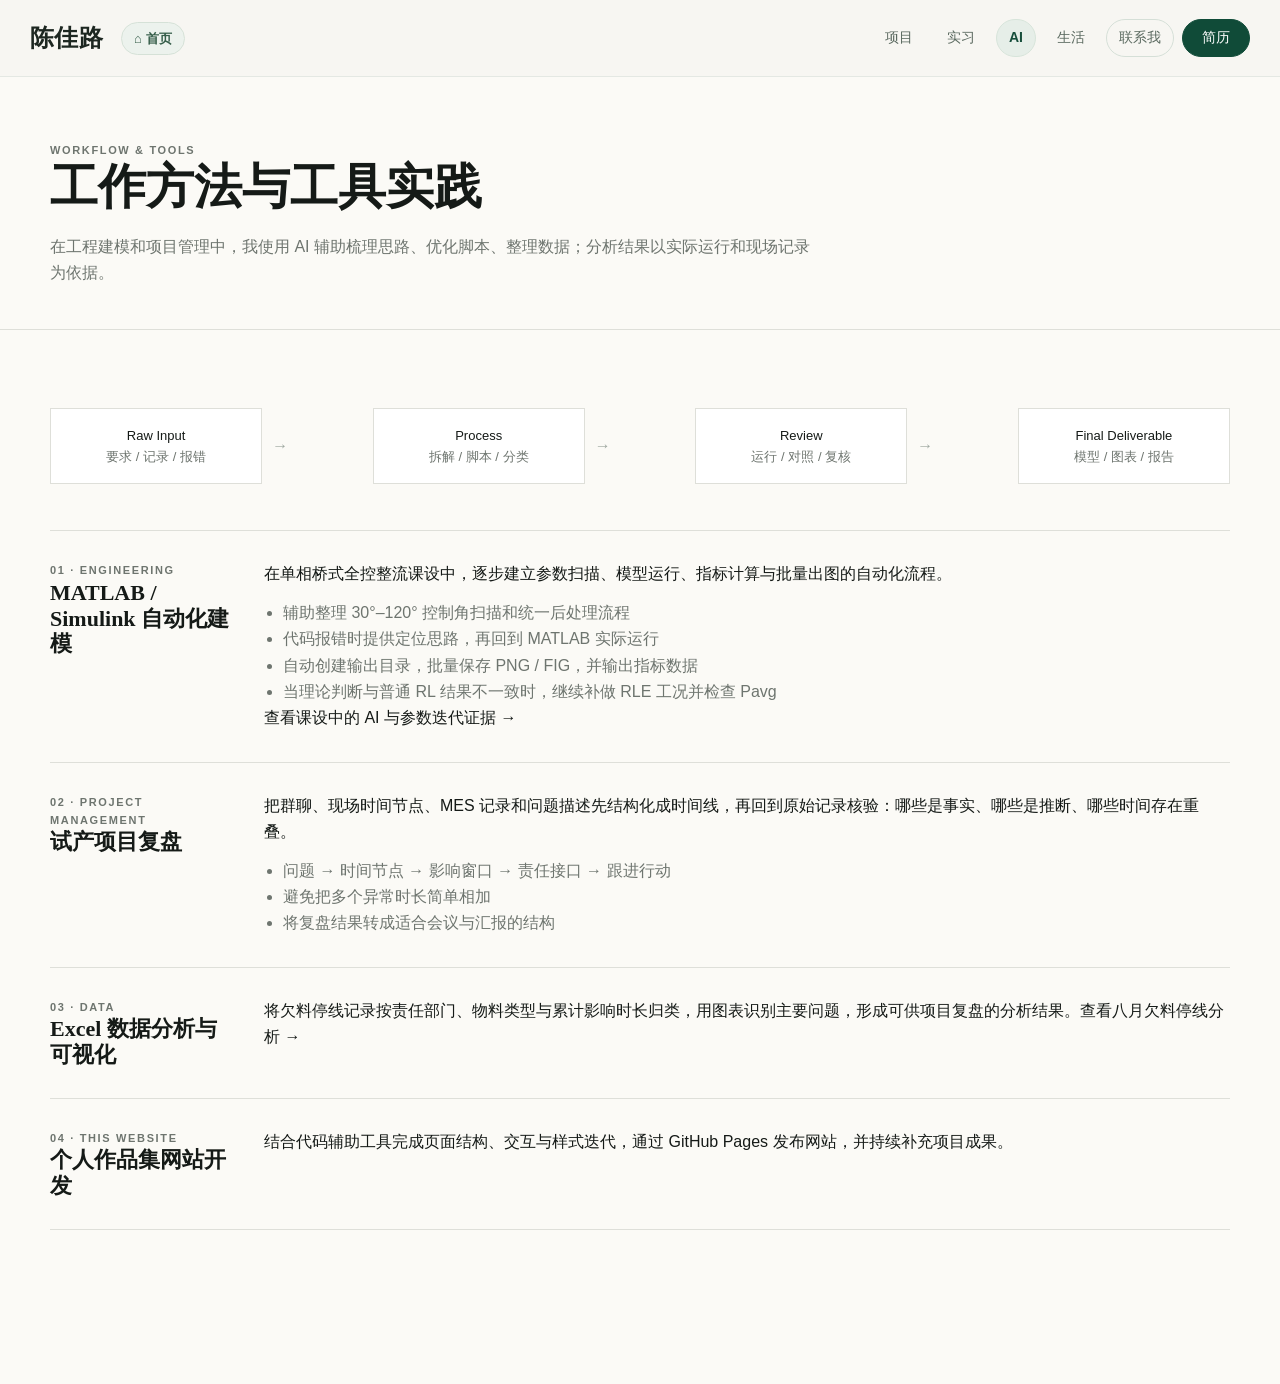
==== commit 30b96ea9: "Refine ai.html portfolio copy for natural professional tone" ====
--- a/ai.html
+++ b/ai.html
@@ -1,4 +1,4 @@
-<!doctype html><html lang="zh-CN"><head><meta charset="utf-8"><meta name="viewport" content="width=device-width,initial-scale=1"><title>AI Workflow｜陈佳路</title><meta name="description" content="AI 辅助工程、项目复盘和数据分析工作流。"><link rel="stylesheet" href="style.css?v=20261008d"><link rel="stylesheet" href="shared-header.css?v=20261014-unified2">
+<!doctype html><html lang="zh-CN"><head><meta charset="utf-8"><meta name="viewport" content="width=device-width,initial-scale=1"><title>工作方法与工具｜陈佳路</title><meta name="description" content="AI 辅助工程、项目复盘和数据分析工作流。"><link rel="stylesheet" href="style.css?v=20261008d"><link rel="stylesheet" href="shared-header.css?v=20261014-unified2">
 </head><body><header class="portfolio-header">
   <div class="portfolio-bar">
     <div class="portfolio-identity">
@@ -15,12 +15,12 @@
     </nav>
   </div>
 </header>
-<section class="page-hero"><div class="wrap"><div class="kicker">AI-AUGMENTED WORKFLOW</div><h1>我怎么把 AI 用进实际工作。</h1><p class="intro">我主要把 AI 用在问题拆解、代码迭代、信息整理和表达上。它能减少重复尝试，但模型是否正确、数据是否可信、结论是否成立，仍需要回到原始记录和实际运行结果。</p></div></section>
+<section class="page-hero"><div class="wrap"><div class="kicker">WORKFLOW &amp; TOOLS</div><h1>工作方法与工具实践</h1><p class="intro">在工程建模和项目管理中，我使用 AI 辅助梳理思路、优化脚本、整理数据；分析结果以实际运行和现场记录为依据。</p></div></section>
 <main class="wrap page-main">
-<div class="flow"><div class="node">Raw Input<br><span class="small">要求 / 记录 / 报错</span></div><div class="arrow">→</div><div class="node">AI-assisted Work<br><span class="small">拆解 / 代码 / 检查项</span></div><div class="arrow">→</div><div class="node">Verification<br><span class="small">运行 / 对照 / 复核</span></div><div class="arrow">→</div><div class="node">Final Deliverable<br><span class="small">模型 / 图表 / 报告</span></div></div>
+<div class="flow"><div class="node">Raw Input<br><span class="small">要求 / 记录 / 报错</span></div><div class="arrow">→</div><div class="node">Process<br><span class="small">拆解 / 脚本 / 分类</span></div><div class="arrow">→</div><div class="node">Review<br><span class="small">运行 / 对照 / 复核</span></div><div class="arrow">→</div><div class="node">Final Deliverable<br><span class="small">模型 / 图表 / 报告</span></div></div>
 <section class="section">
-<div class="ai-case"><div><div class="kicker">01 · ENGINEERING</div><h3>AI × MATLAB / Simulink</h3></div><div><p>在单相桥式全控整流课设中，AI 参与最深的是脚本迭代与检查路径：把重复改参数、运行模型、计算指标和出图，逐步变成可以自动执行的流程。</p><ul><li>辅助整理 30°–120° 控制角扫描和统一后处理流程</li><li>代码报错时提供定位思路，再回到 MATLAB 实际运行</li><li>自动创建输出目录，批量保存 PNG / FIG，并输出指标数据</li><li>当理论判断与普通 RL 结果不一致时，继续补做 RLE 工况并检查 Pavg</li></ul><a class="link" href="projects.html#ai-lab">查看课设中的 AI 与参数迭代证据 →</a></div></div>
-<div class="ai-case"><div><div class="kicker">02 · PROJECT MANAGEMENT</div><h3>AI × 试产复盘</h3></div><div><p>把群聊、现场时间节点、MES 记录和问题描述先结构化成时间线，再回到原始记录核验：哪些是事实、哪些是推断、哪些时间存在重叠。</p><ul><li>问题 → 时间节点 → 影响窗口 → 责任接口 → 待确认项</li><li>避免把多个异常时长简单相加</li><li>将复盘结果转成适合会议与汇报的结构</li></ul></div></div>
-<div class="ai-case"><div><div class="kicker">03 · DATA</div><h3>AI × Excel / 数据分析</h3></div><div><p>在欠料停线数据整理中，用 AI 辅助清洗、分类和口径统一，再用 Excel 做部门 / 原因分布和图表。分类逻辑仍由我逐项回到原始记录核验。</p></div></div>
-<div class="ai-case"><div><div class="kicker">04 · THIS WEBSITE</div><h3>AI × Portfolio System</h3></div><div><p>从信息架构、项目筛选、课程材料阅读，到页面结构、交互原型和 GitHub Pages 文件组织，这个网站本身也是一次 AI 协作项目。</p></div></div>
+<div class="ai-case"><div><div class="kicker">01 · ENGINEERING</div><h3>MATLAB / Simulink 自动化建模</h3></div><div><p>在单相桥式全控整流课设中，逐步建立参数扫描、模型运行、指标计算与批量出图的自动化流程。</p><ul><li>辅助整理 30°–120° 控制角扫描和统一后处理流程</li><li>代码报错时提供定位思路，再回到 MATLAB 实际运行</li><li>自动创建输出目录，批量保存 PNG / FIG，并输出指标数据</li><li>当理论判断与普通 RL 结果不一致时，继续补做 RLE 工况并检查 Pavg</li></ul><a class="link" href="projects.html#ai-lab">查看课设中的 AI 与参数迭代证据 →</a></div></div>
+<div class="ai-case"><div><div class="kicker">02 · PROJECT MANAGEMENT</div><h3>试产项目复盘</h3></div><div><p>把群聊、现场时间节点、MES 记录和问题描述先结构化成时间线，再回到原始记录核验：哪些是事实、哪些是推断、哪些时间存在重叠。</p><ul><li>问题 → 时间节点 → 影响窗口 → 责任接口 → 跟进行动</li><li>避免把多个异常时长简单相加</li><li>将复盘结果转成适合会议与汇报的结构</li></ul></div></div>
+<div class="ai-case"><div><div class="kicker">03 · DATA</div><h3>Excel 数据分析与可视化</h3></div><div><p>将欠料停线记录按责任部门、物料类型与累计影响时长归类，用图表识别主要问题，形成可供项目复盘的分析结果。<a class="link" href="experience.html#data">查看八月欠料停线分析 →</a></p></div></div>
+<div class="ai-case"><div><div class="kicker">04 · THIS WEBSITE</div><h3>个人作品集网站开发</h3></div><div><p>结合代码辅助工具完成页面结构、交互与样式迭代，通过 GitHub Pages 发布网站，并持续补充项目成果。</p></div></div>
 </section></main></body></html>
